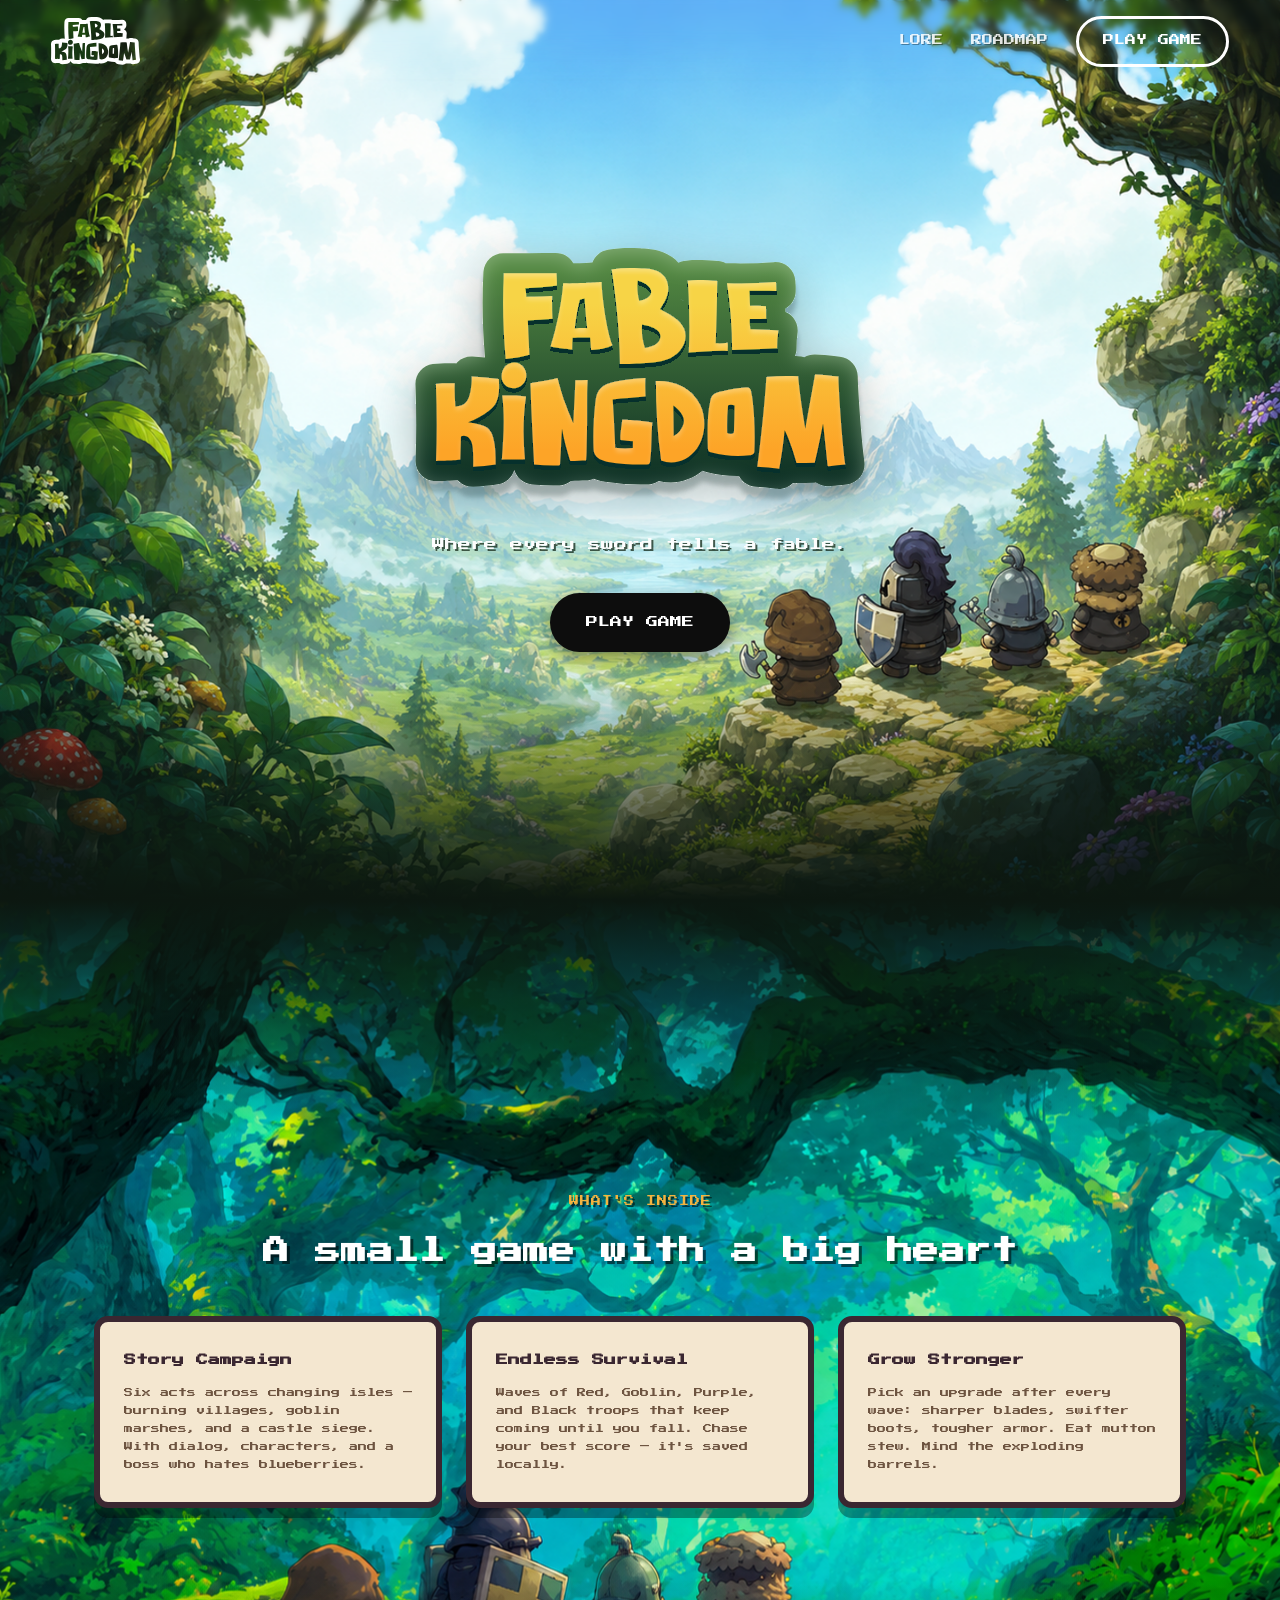
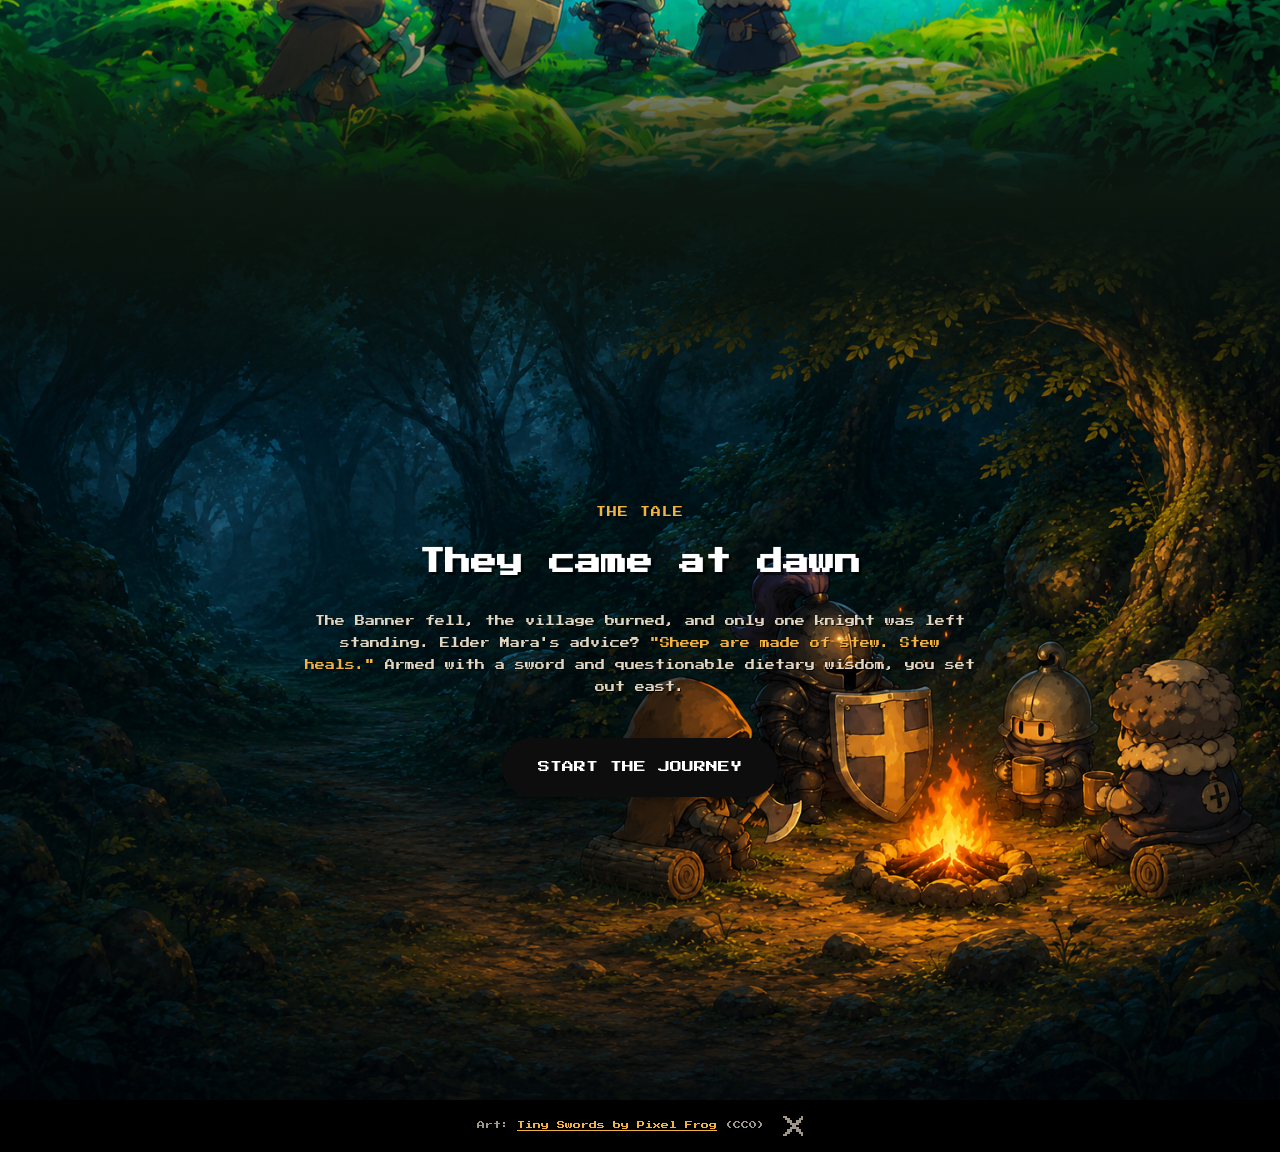
==== game/index.html @ a5c746db "Add public Roadmap page (Now / Next / Later / Exploring) Phase-based 4-column board, no dates. Token" ====
<!DOCTYPE html>
<html lang="en">
<head>
  <meta charset="UTF-8" />
  <meta name="viewport" content="width=device-width, initial-scale=1.0" />
  <title>Fable Kingdom — The Stolen Banner</title>
  <meta name="description" content="A story-driven pixel action game. Chase Captain Redmane across the isles and take back the King's Banner." />
  <link rel="preconnect" href="https://fonts.googleapis.com" />
  <link href="https://fonts.googleapis.com/css2?family=Press+Start+2P&display=swap" rel="stylesheet" />
  <link rel="stylesheet" href="landing.css" />
</head>
<body>
  <nav class="nav">
    <a href="/" class="nav-logo">
      <img src="assets/landing/logo_white.svg" alt="Fable Kingdom" />
    </a>
    <div class="nav-links">
      <a class="nav-link" href="/lore">LORE</a>
      <a class="nav-link" href="/roadmap">ROADMAP</a>
      <a class="btn-outline" href="/play">PLAY GAME</a>
    </div>
  </nav>

  <header class="hero-full">
    <div class="hero-center">
      <img class="hero-logo" src="assets/landing/logo.svg" alt="Fable Kingdom" />
      <p class="hero-tagline">Where every sword tells a fable.</p>
      <a class="btn-pill btn-big" href="/play">PLAY GAME</a>
    </div>
  </header>

  <main>
    <section class="features">
      <div class="section-inner">
        <p class="eyebrow">WHAT'S INSIDE</p>
        <h2>A small game with a big heart</h2>
        <div class="card-grid">
          <article class="card">
            <h3>Story Campaign</h3>
            <p>Six acts across changing isles — burning villages, goblin marshes, and a castle siege. With dialog, characters, and a boss who hates blueberries.</p>
          </article>
          <article class="card">
            <h3>Endless Survival</h3>
            <p>Waves of Red, Goblin, Purple, and Black troops that keep coming until you fall. Chase your best score — it's saved locally.</p>
          </article>
          <article class="card">
            <h3>Grow Stronger</h3>
            <p>Pick an upgrade after every wave: sharper blades, swifter boots, tougher armor. Eat mutton stew. Mind the exploding barrels.</p>
          </article>
        </div>
      </div>
    </section>

    <section class="story">
      <div class="section-inner story-inner">
        <p class="eyebrow">THE TALE</p>
        <h2>They came at dawn</h2>
        <p class="story-copy">
          The Banner fell, the village burned, and only one knight was left
          standing. Elder Mara's advice? <em>"Sheep are made of stew. Stew
          heals."</em> Armed with a sword and questionable dietary wisdom,
          you set out east.
        </p>
        <a class="btn-pill" href="/play">START THE JOURNEY</a>
      </div>
    </section>
  </main>

  <footer class="footer">
    <p>Art: <a href="https://pixelfrog-assets.itch.io/tiny-swords" target="_blank" rel="noopener">Tiny Swords by Pixel Frog</a> (CC0)</p>
    <a class="x-link" href="https://x.com/" target="_blank" rel="noopener" aria-label="Follow on X"><svg viewBox="0 0 9 9" width="20" height="20" fill="currentColor" shape-rendering="crispEdges" aria-hidden="true"><rect x="0" y="0" width="1" height="1"/><rect x="0" y="8" width="1" height="1"/><rect x="1" y="0" width="1" height="1"/><rect x="1" y="1" width="1" height="1"/><rect x="1" y="7" width="1" height="1"/><rect x="1" y="8" width="1" height="1"/><rect x="2" y="1" width="1" height="1"/><rect x="2" y="2" width="1" height="1"/><rect x="2" y="6" width="1" height="1"/><rect x="2" y="7" width="1" height="1"/><rect x="3" y="2" width="1" height="1"/><rect x="3" y="3" width="1" height="1"/><rect x="3" y="5" width="1" height="1"/><rect x="3" y="6" width="1" height="1"/><rect x="4" y="3" width="1" height="1"/><rect x="4" y="4" width="1" height="1"/><rect x="4" y="5" width="1" height="1"/><rect x="5" y="3" width="1" height="1"/><rect x="5" y="4" width="1" height="1"/><rect x="5" y="5" width="1" height="1"/><rect x="6" y="2" width="1" height="1"/><rect x="6" y="3" width="1" height="1"/><rect x="6" y="5" width="1" height="1"/><rect x="6" y="6" width="1" height="1"/><rect x="7" y="1" width="1" height="1"/><rect x="7" y="2" width="1" height="1"/><rect x="7" y="6" width="1" height="1"/><rect x="7" y="7" width="1" height="1"/><rect x="8" y="0" width="1" height="1"/><rect x="8" y="1" width="1" height="1"/><rect x="8" y="7" width="1" height="1"/><rect x="8" y="8" width="1" height="1"/></svg></a>
  </footer>
</body>
</html>
---- game/landing.css ----
/* Landing page — full-bleed art sections with smooth dark transitions,
   fixed glass nav, black pill CTAs, Press Start 2P throughout */

:root {
  --cream: #f4e7d0;
  --wood: #3a2731;
  --ink: #0d0d0d;
  --gold: #f3b340;
  --fade: #0c1710;          /* shared dark tone where sections blend */
  --radius: 14px;
  --font-pixel: 'Press Start 2P', 'Courier New', monospace;
}

* { margin: 0; padding: 0; box-sizing: border-box; }

html { scroll-behavior: smooth; }

body {
  background: var(--fade);
  color: var(--cream);
  font-family: var(--font-pixel);
  line-height: 1.9;
  -webkit-font-smoothing: antialiased;
}

img { display: block; max-width: 100%; }

/* ---------- Shared ---------- */

.eyebrow {
  font-size: 10px;
  letter-spacing: 1px;
  color: var(--gold);
  text-shadow: 2px 2px 0 rgba(0, 0, 0, 0.55);
  margin-bottom: 20px;
}

h2 {
  font-size: clamp(16px, 2.4vw, 26px);
  line-height: 1.6;
  color: #fff;
  text-shadow: 3px 3px 0 rgba(0, 0, 0, 0.55);
  margin-bottom: 26px;
}

.btn-pill {
  display: inline-flex;
  align-items: center;
  justify-content: center;
  font-family: var(--font-pixel);
  font-size: 12px;
  color: #fff;
  text-decoration: none;
  background: var(--ink);
  border: none;
  border-radius: 999px;
  padding: 18px 36px;
  box-shadow: 0 6px 18px rgba(0, 0, 0, 0.4);
  transition: transform 0.12s ease, box-shadow 0.12s ease;
}

.btn-pill:hover {
  transform: translateY(-2px);
  box-shadow: 0 10px 22px rgba(0, 0, 0, 0.45);
}

.btn-pill:active { transform: translateY(1px); }

/* Full-bleed sections share this base; gradients blend them into --fade
   at the top and bottom so one flows smoothly into the next */
.features,
.story,
.hero-full {
  position: relative;
  background-position: center;
  background-size: cover;
  isolation: isolate;
}

.features::before,
.story::before {
  content: '';
  position: absolute;
  inset: 0 0 auto 0;
  height: 220px;
  background: linear-gradient(to bottom, var(--fade), transparent);
  pointer-events: none;
}

.hero-full::after,
.features::after {
  content: '';
  position: absolute;
  inset: auto 0 0 0;
  height: 220px;
  background: linear-gradient(to top, var(--fade), transparent);
  pointer-events: none;
}

/* Sections 2 & 3 match the hero's full-viewport height */
.features,
.story {
  min-height: 100vh;
  display: flex;
  align-items: center;
  justify-content: center;
}

.section-inner {
  position: relative;
  z-index: 1;
  max-width: 1140px;
  margin: 0 auto;
  padding: 110px 24px;
  text-align: center;
}

/* ---------- Fixed glass nav ---------- */

.nav {
  position: fixed;
  inset: 0 0 auto 0;
  z-index: 50;
  display: flex;
  align-items: center;
  justify-content: space-between;
  padding: 16px clamp(24px, 4vw, 56px);
}

/* Progressive blur: strongest at the top edge, fading to none at the
   nav's bottom. Two masked backdrop layers approximate the gradient. */
.nav::before,
.nav::after {
  content: '';
  position: absolute;
  inset: 0;
  z-index: -1;
  pointer-events: none;
}

.nav::before {
  backdrop-filter: blur(4px);
  -webkit-backdrop-filter: blur(4px);
  mask-image: linear-gradient(to bottom, black 0%, transparent 75%);
  -webkit-mask-image: linear-gradient(to bottom, black 0%, transparent 75%);
}

.nav::after {
  backdrop-filter: blur(2px);
  -webkit-backdrop-filter: blur(2px);
  mask-image: linear-gradient(to bottom, black 35%, transparent 100%);
  -webkit-mask-image: linear-gradient(to bottom, black 35%, transparent 100%);
}

.nav-logo img { height: 48px; }

.btn-outline {
  font-family: var(--font-pixel);
  font-size: 11px;
  color: #fff;
  text-decoration: none;
  border: 3px solid #fff;
  border-radius: 999px;
  padding: 12px 24px;
  transition: background 0.12s, color 0.12s;
}

.btn-outline:hover {
  background: #fff;
  color: var(--ink);
}

.nav-links {
  display: flex;
  align-items: center;
  gap: 28px;
}

.nav-link {
  font-family: var(--font-pixel);
  font-size: 11px;
  color: #fff;
  text-decoration: none;
  text-shadow: 1px 1px 0 rgba(0, 0, 0, 0.4);
  opacity: 0.85;
  transition: opacity 0.12s;
}

.nav-link:hover { opacity: 1; }

/* ---------- Hero ---------- */

.hero-full {
  min-height: 100vh;
  background-image: url('assets/landing/hero.png');
  display: flex;
  flex-direction: column;
}

.hero-center {
  flex: 1;
  display: flex;
  flex-direction: column;
  align-items: center;
  justify-content: center;
  text-align: center;
  padding: 90px 24px 10vh;
  position: relative;
  z-index: 1;
}

.hero-logo {
  width: clamp(300px, 36vw, 520px);
  filter: drop-shadow(0 12px 24px rgba(0, 0, 0, 0.25));
  margin-bottom: 28px;
}

.hero-tagline {
  font-size: clamp(10px, 1.3vw, 13px);
  color: #fff;
  text-shadow: 2px 2px 0 rgba(20, 40, 24, 0.75);
  margin-bottom: 36px;
}

/* ---------- Features ---------- */

.features {
  background-image: url('assets/landing/forest.png');
}

.card-grid {
  display: grid;
  grid-template-columns: repeat(3, 1fr);
  gap: 24px;
  margin-top: 44px;
  text-align: left;
}

.card {
  background: var(--cream);
  border: 6px solid var(--wood);
  border-radius: var(--radius);
  box-shadow: 0 10px 0 rgba(0, 0, 0, 0.35);
  padding: 28px 24px;
}

.card h3 {
  font-size: 12px;
  line-height: 1.7;
  color: var(--wood);
  margin-bottom: 14px;
}

.card p {
  font-size: 9px;
  line-height: 2;
  color: #6d5440;
}

/* ---------- Story ---------- */

.story {
  background-image: url('assets/landing/camp.png');
}

.story-inner {
  max-width: 720px;
}

.story-copy {
  font-size: 10px;
  line-height: 2.2;
  color: rgba(244, 231, 208, 0.92);
  text-shadow: 1px 1px 0 rgba(0, 0, 0, 0.7);
  margin-bottom: 40px;
}

.story-copy em {
  font-style: normal;
  color: var(--gold);
}

/* ---------- Footer ---------- */

.footer {
  background: #000;
  padding: 16px 24px;
  display: flex;
  align-items: center;
  justify-content: center;
  gap: 18px;
  font-size: 8px;
  color: rgba(244, 231, 208, 0.65);
}

.footer a { color: var(--gold); }

.footer .x-link {
  display: inline-flex;
  color: rgba(244, 231, 208, 0.65);
  transition: color 0.12s;
}

.footer .x-link:hover { color: #fff; }

/* ---------- Lore page ---------- */

.lore-hero {
  position: relative;
  min-height: 100vh;
  background: url('assets/landing/hero.png') center / cover no-repeat;
  display: flex;
  align-items: center;
  justify-content: center;
  isolation: isolate;
}

.lore-hero::before {
  content: '';
  position: absolute;
  inset: 0;
  background: linear-gradient(to bottom, rgba(12, 23, 16, 0.55) 0%, rgba(12, 23, 16, 0.35) 40%, var(--fade) 100%);
  z-index: 0;
  pointer-events: none;
}

.lore-hero-content {
  position: relative;
  z-index: 1;
  max-width: 760px;
  padding: 130px 24px 60px;
  text-align: center;
}

.lore-hero h1 {
  font-family: var(--font-pixel);
  font-size: clamp(16px, 2.6vw, 28px);
  line-height: 1.7;
  color: #fff;
  text-shadow: 3px 3px 0 rgba(0, 0, 0, 0.6);
  margin-bottom: 32px;
}

.lore-intro {
  font-size: 11px;
  line-height: 2.2;
  color: rgba(244, 231, 208, 0.92);
  text-shadow: 1px 1px 0 rgba(0, 0, 0, 0.7);
  margin-bottom: 18px;
}

.lore-intro-soft {
  font-size: 10px;
  color: var(--gold);
  letter-spacing: 1px;
}

.lore-lands,
.lore-factions,
.lore-people,
.lore-cta {
  background: var(--fade);
  position: relative;
  isolation: isolate;
}

.lore-factions {
  background: url('assets/landing/forest.png') center / cover no-repeat var(--fade);
}

.lore-factions::before {
  content: '';
  position: absolute;
  inset: 0;
  background: linear-gradient(to bottom, var(--fade) 0%, rgba(12, 23, 16, 0.78) 30%, rgba(12, 23, 16, 0.78) 70%, var(--fade) 100%);
  z-index: 0;
  pointer-events: none;
}

.lore-factions .section-inner { z-index: 1; }

/* The Lands — single column, narrative entries */
.land-list {
  display: flex;
  flex-direction: column;
  gap: 18px;
  max-width: 720px;
  margin: 44px auto 0;
  text-align: left;
}

.land {
  background: var(--cream);
  border: 6px solid var(--wood);
  border-radius: var(--radius);
  box-shadow: 0 8px 0 rgba(0, 0, 0, 0.35);
  padding: 22px 28px;
}

.land h3 {
  font-family: var(--font-pixel);
  font-size: 13px;
  color: var(--wood);
  margin-bottom: 12px;
}

.land p {
  font-size: 10px;
  line-height: 2;
  color: var(--ink-soft, #6d5440);
}

/* Factions — pixel sprite + text card. 6-col grid lets us center the bottom row of 2 cards under the row of 3. */
.faction-grid {
  display: grid;
  grid-template-columns: repeat(6, 1fr);
  gap: 22px;
  margin: 44px auto 0;
  max-width: 1000px;
  text-align: left;
}

.faction-card { grid-column: span 2; }
.faction-card:nth-child(4) { grid-column: 2 / span 2; }
.faction-card:nth-child(5) { grid-column: 4 / span 2; }

.faction-card {
  background: var(--cream);
  border: 6px solid var(--wood);
  border-radius: var(--radius);
  box-shadow: 0 10px 0 rgba(0, 0, 0, 0.35);
  padding: 26px 22px;
  display: flex;
  flex-direction: column;
  align-items: center;
  text-align: center;
}

/* Show the first 192x192 frame natively — sprite sheets stored as <img> use object-fit */
.faction-img {
  width: 144px;
  height: 144px;
  object-fit: contain;
  image-rendering: pixelated;
  margin-bottom: 6px;
}

.faction-card h3 {
  font-family: var(--font-pixel);
  font-size: 12px;
  color: var(--wood);
  margin: 4px 0 14px;
  line-height: 1.7;
}

.faction-card p {
  font-size: 9px;
  line-height: 2;
  color: var(--ink-soft, #6d5440);
}

.faction-card.faction-red    { box-shadow: 0 10px 0 rgba(120, 30, 30, 0.45); }
.faction-card.faction-purple { box-shadow: 0 10px 0 rgba(60, 30, 110, 0.45); }
.faction-card.faction-black  { box-shadow: 0 10px 0 rgba(20, 20, 30, 0.55); }
.faction-card.faction-goblin { box-shadow: 0 10px 0 rgba(80, 60, 30, 0.45); }

/* The People — avatar-led cards */
.people-grid {
  display: grid;
  grid-template-columns: repeat(auto-fit, minmax(240px, 1fr));
  gap: 22px;
  margin-top: 44px;
  text-align: left;
}

.person-card {
  background: var(--cream);
  border: 6px solid var(--wood);
  border-radius: var(--radius);
  box-shadow: 0 10px 0 rgba(0, 0, 0, 0.35);
  padding: 24px 22px 26px;
  text-align: center;
}

.person-avatar {
  width: 128px;
  height: 128px;
  image-rendering: pixelated;
  margin: 0 auto 14px;
  filter: drop-shadow(0 6px 0 rgba(0, 0, 0, 0.25));
}

.person-card h3 {
  font-family: var(--font-pixel);
  font-size: 12px;
  color: var(--wood);
  margin-bottom: 8px;
}

.person-tag {
  font-family: var(--font-pixel);
  font-size: 8px;
  color: var(--gold);
  text-shadow: 1px 1px 0 rgba(0, 0, 0, 0.2);
  margin-bottom: 14px;
}

.person-card p:not(.person-tag) {
  font-size: 9px;
  line-height: 2;
  color: var(--ink-soft, #6d5440);
  text-align: left;
}

/* Final CTA */
.lore-cta {
  text-align: center;
}

.lore-cta .section-inner {
  padding: 130px 24px;
}

.lore-cta h2 {
  margin-bottom: 18px;
}

.lore-cta .lore-intro {
  max-width: 520px;
  margin: 0 auto 36px;
}

/* ---------- Roadmap page ---------- */

.roadmap-hero {
  position: relative;
  background: url('assets/landing/camp.png') center / cover no-repeat var(--fade);
  isolation: isolate;
}

.roadmap-hero::before {
  content: '';
  position: absolute;
  inset: 0;
  background: linear-gradient(to bottom, rgba(12, 23, 16, 0.6) 0%, rgba(12, 23, 16, 0.45) 45%, var(--fade) 100%);
  z-index: 0;
  pointer-events: none;
}

.roadmap-hero-content {
  position: relative;
  z-index: 1;
  max-width: 760px;
  margin: 0 auto;
  padding: 160px 24px 90px;
  text-align: center;
}

.roadmap-hero h1 {
  font-family: var(--font-pixel);
  font-size: clamp(18px, 3vw, 30px);
  line-height: 1.7;
  color: #fff;
  text-shadow: 3px 3px 0 rgba(0, 0, 0, 0.6);
  margin-bottom: 28px;
}

.roadmap-intro {
  font-size: 11px;
  line-height: 2.2;
  color: rgba(244, 231, 208, 0.92);
  text-shadow: 1px 1px 0 rgba(0, 0, 0, 0.7);
}

.hl-now  { color: #7fd17f; }
.hl-next { color: #6fb7ec; }

.roadmap-board {
  background: var(--fade);
  padding: 20px 0 40px;
}

.board-grid {
  display: grid;
  grid-template-columns: repeat(4, 1fr);
  gap: 20px;
  max-width: 1200px;
  margin: 0 auto;
  padding: 0 24px;
  align-items: start;
}

.phase {
  background: var(--cream);
  border: 6px solid var(--wood);
  border-radius: var(--radius);
  box-shadow: 0 10px 0 rgba(0, 0, 0, 0.35);
  padding: 24px 20px;
}

.phase-head {
  display: flex;
  align-items: center;
  flex-wrap: wrap;
  gap: 8px 10px;
  margin-bottom: 20px;
  padding-bottom: 16px;
  border-bottom: 3px solid rgba(58, 39, 49, 0.15);
}

.phase-dot {
  width: 14px;
  height: 14px;
  border-radius: 50%;
  border: 3px solid var(--wood);
  flex-shrink: 0;
}

.phase-head h2 {
  font-family: var(--font-pixel);
  font-size: 15px;
  color: var(--wood);
  text-shadow: none;
  margin: 0;
}

.phase-sub {
  width: 100%;
  font-family: var(--font-pixel);
  font-size: 8px;
  color: #9b7e63;
}

.phase-items {
  list-style: none;
  display: flex;
  flex-direction: column;
  gap: 16px;
}

.phase-items li {
  font-family: var(--font-pixel);
  font-size: 9px;
  line-height: 1.9;
  color: var(--ink-soft, #6d5440);
  padding-left: 16px;
  position: relative;
}

.phase-items li::before {
  content: '';
  position: absolute;
  left: 0;
  top: 5px;
  width: 6px;
  height: 6px;
  border-radius: 2px;
  background: var(--wood);
}

.phase-items li strong { color: var(--wood); }

.phase-note {
  display: block;
  margin-top: 8px;
  font-size: 8px;
  line-height: 1.9;
  color: #a3733b;
  padding: 8px 10px;
  background: rgba(243, 179, 64, 0.16);
  border-left: 3px solid var(--gold);
  border-radius: 4px;
}

/* Phase accent colors */
.phase-now  .phase-dot { background: #5bbf5b; }
.phase-next .phase-dot { background: var(--blue); }
.phase-later .phase-dot { background: #a07bd6; }
.phase-exploring .phase-dot { background: #b8ad9c; }

.phase-exploring { opacity: 0.92; }

.roadmap-cta {
  background: var(--fade);
  text-align: center;
}

.roadmap-cta .section-inner {
  padding: 110px 24px 130px;
}

.roadmap-cta h2 { margin-bottom: 18px; }

.roadmap-cta .roadmap-intro {
  max-width: 520px;
  margin: 0 auto 36px;
}

/* ---------- Responsive ---------- */

@media (max-width: 1040px) {
  .board-grid { grid-template-columns: repeat(2, 1fr); }
}

@media (max-width: 860px) {
  .card-grid { grid-template-columns: 1fr; }
  .section-inner { padding: 110px 24px; }
  .nav-logo img { height: 38px; }
  .nav-links { gap: 18px; }
  .faction-grid { grid-template-columns: 1fr; }
  .people-grid { grid-template-columns: 1fr; }
}

@media (max-width: 560px) {
  .board-grid { grid-template-columns: 1fr; }
}
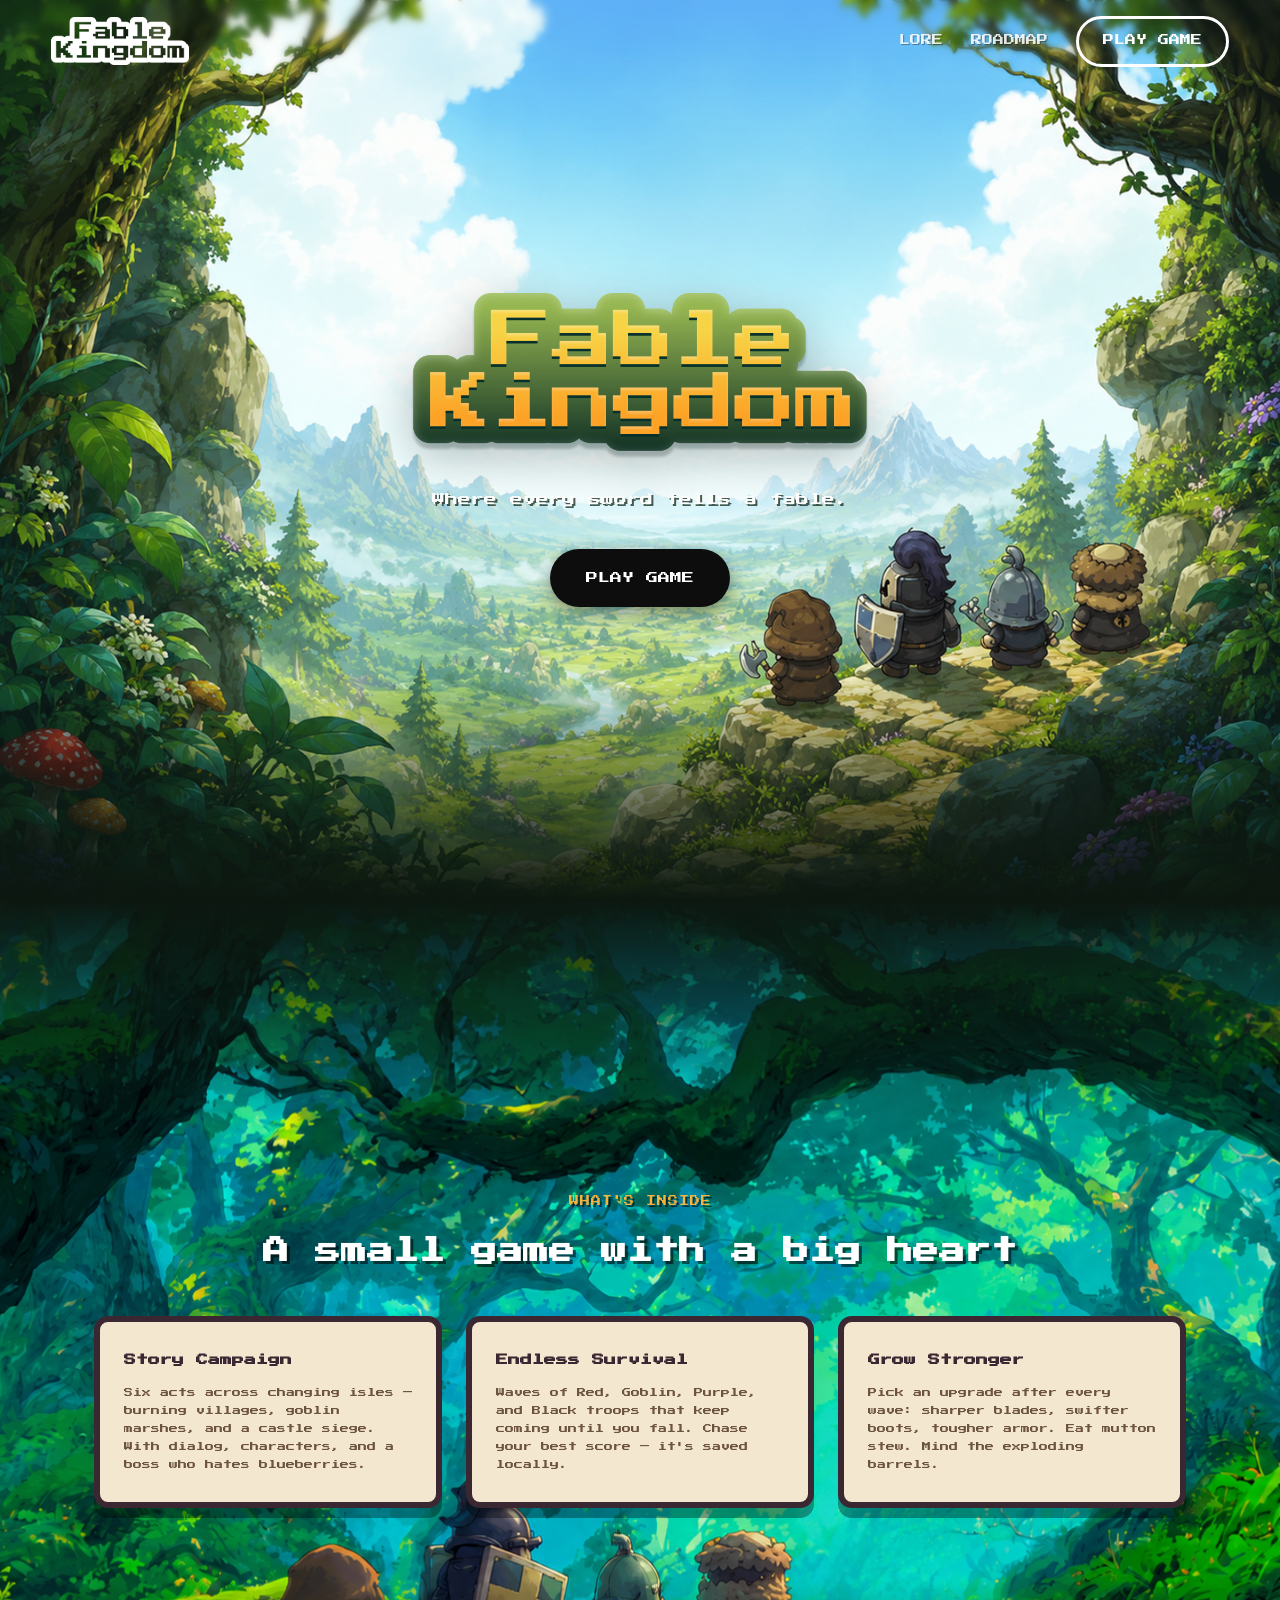
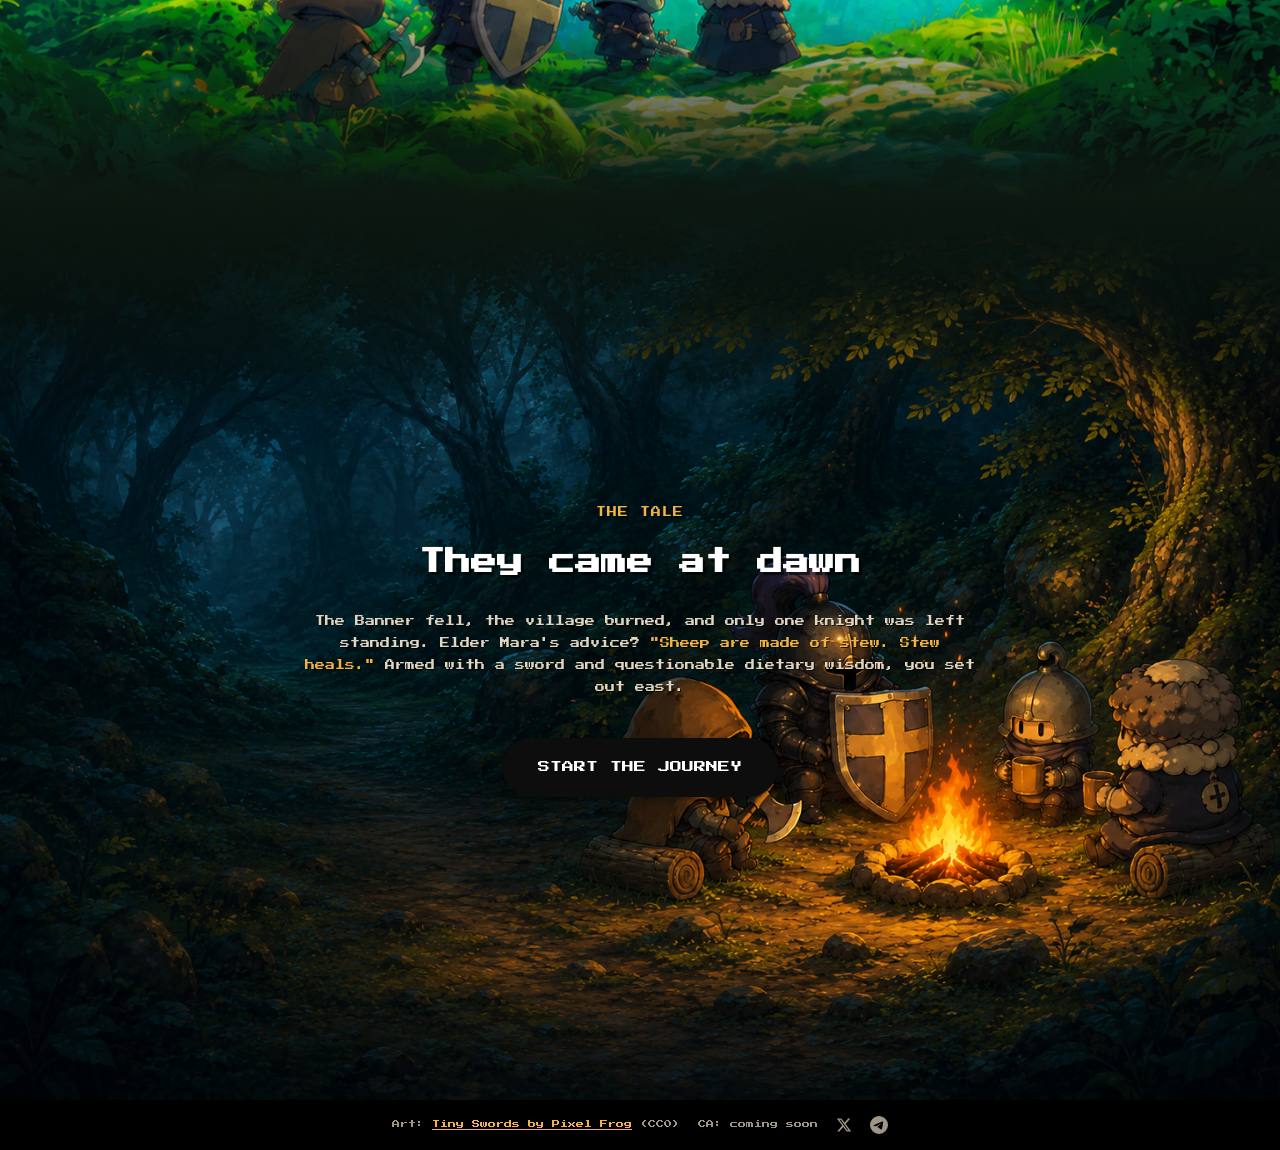
==== commit 0c36b107: "Add $FKM branding, new logo, and Season 0 marker - Swap nav/hero logo to new Fable Kingdom PNG art (" ====
--- a/game/index.html
+++ b/game/index.html
@@ -3,8 +3,8 @@
 <head>
   <meta charset="UTF-8" />
   <meta name="viewport" content="width=device-width, initial-scale=1.0" />
-  <title>Fable Kingdom — The Stolen Banner</title>
-  <meta name="description" content="A story-driven pixel action game. Chase Captain Redmane across the isles and take back the King's Banner." />
+  <title>Fable Kingdom — A tiny medieval world</title>
+  <meta name="description" content="Fable Kingdom is a tiny medieval world you can play free — built in the open, fueled by its community." />
   <link rel="preconnect" href="https://fonts.googleapis.com" />
   <link href="https://fonts.googleapis.com/css2?family=Press+Start+2P&display=swap" rel="stylesheet" />
   <link rel="stylesheet" href="landing.css" />
@@ -12,7 +12,7 @@
 <body>
   <nav class="nav">
     <a href="/" class="nav-logo">
-      <img src="assets/landing/logo_white.svg" alt="Fable Kingdom" />
+      <img src="assets/landing/logo_white.png" alt="Fable Kingdom" />
     </a>
     <div class="nav-links">
       <a class="nav-link" href="/lore">LORE</a>
@@ -23,7 +23,7 @@
 
   <header class="hero-full">
     <div class="hero-center">
-      <img class="hero-logo" src="assets/landing/logo.svg" alt="Fable Kingdom" />
+      <img class="hero-logo" src="assets/landing/logo.png" alt="Fable Kingdom" />
       <p class="hero-tagline">Where every sword tells a fable.</p>
       <a class="btn-pill btn-big" href="/play">PLAY GAME</a>
     </div>
@@ -68,7 +68,9 @@
 
   <footer class="footer">
     <p>Art: <a href="https://pixelfrog-assets.itch.io/tiny-swords" target="_blank" rel="noopener">Tiny Swords by Pixel Frog</a> (CC0)</p>
-    <a class="x-link" href="https://x.com/" target="_blank" rel="noopener" aria-label="Follow on X"><svg viewBox="0 0 9 9" width="20" height="20" fill="currentColor" shape-rendering="crispEdges" aria-hidden="true"><rect x="0" y="0" width="1" height="1"/><rect x="0" y="8" width="1" height="1"/><rect x="1" y="0" width="1" height="1"/><rect x="1" y="1" width="1" height="1"/><rect x="1" y="7" width="1" height="1"/><rect x="1" y="8" width="1" height="1"/><rect x="2" y="1" width="1" height="1"/><rect x="2" y="2" width="1" height="1"/><rect x="2" y="6" width="1" height="1"/><rect x="2" y="7" width="1" height="1"/><rect x="3" y="2" width="1" height="1"/><rect x="3" y="3" width="1" height="1"/><rect x="3" y="5" width="1" height="1"/><rect x="3" y="6" width="1" height="1"/><rect x="4" y="3" width="1" height="1"/><rect x="4" y="4" width="1" height="1"/><rect x="4" y="5" width="1" height="1"/><rect x="5" y="3" width="1" height="1"/><rect x="5" y="4" width="1" height="1"/><rect x="5" y="5" width="1" height="1"/><rect x="6" y="2" width="1" height="1"/><rect x="6" y="3" width="1" height="1"/><rect x="6" y="5" width="1" height="1"/><rect x="6" y="6" width="1" height="1"/><rect x="7" y="1" width="1" height="1"/><rect x="7" y="2" width="1" height="1"/><rect x="7" y="6" width="1" height="1"/><rect x="7" y="7" width="1" height="1"/><rect x="8" y="0" width="1" height="1"/><rect x="8" y="1" width="1" height="1"/><rect x="8" y="7" width="1" height="1"/><rect x="8" y="8" width="1" height="1"/></svg></a>
+    <p class="ca-line">CA: coming soon</p>
+    <a class="x-link" href="https://x.com/fablekingdom_" target="_blank" rel="noopener" aria-label="Follow on X"><svg viewBox="0 0 24 24" width="16" height="16" fill="currentColor" aria-hidden="true"><path d="M18.244 2.25h3.308l-7.227 8.26 8.502 11.24H16.17l-5.214-6.817L4.99 21.75H1.68l7.73-8.835L1.254 2.25H8.08l4.713 6.231zm-1.161 17.52h1.833L7.084 4.126H5.117z"/></svg></a>
+    <a class="tg-link" href="https://t.me/fable_kingdom" target="_blank" rel="noopener" aria-label="Join on Telegram"><svg viewBox="0 0 24 24" width="18" height="18" fill="currentColor" aria-hidden="true"><path d="M11.944 0A12 12 0 0 0 0 12a12 12 0 0 0 12 12 12 12 0 0 0 12-12A12 12 0 0 0 12 0a12 12 0 0 0-.056 0zm4.962 7.224c.1-.002.321.023.465.14a.506.506 0 0 1 .171.325c.016.093.036.306.02.472-.18 1.898-.962 6.502-1.36 8.627-.168.9-.499 1.201-.82 1.23-.696.065-1.225-.46-1.9-.902-1.056-.693-1.653-1.124-2.678-1.8-1.185-.78-.417-1.21.258-1.91.177-.184 3.247-2.977 3.307-3.23.007-.032.014-.15-.056-.212s-.174-.041-.249-.024c-.106.024-1.793 1.14-5.061 3.345-.48.33-.913.49-1.302.48-.428-.008-1.252-.241-1.865-.44-.752-.245-1.349-.374-1.297-.789.027-.216.325-.437.893-.663 3.498-1.524 5.83-2.529 6.998-3.014 3.332-1.386 4.025-1.627 4.476-1.635z"/></svg></a>
   </footer>
 </body>
 </html>
--- a/game/landing.css
+++ b/game/landing.css
@@ -295,13 +295,17 @@
 
 .footer a { color: var(--gold); }
 
-.footer .x-link {
+.footer .x-link,
+.footer .tg-link {
   display: inline-flex;
   color: rgba(244, 231, 208, 0.65);
   transition: color 0.12s;
 }
 
-.footer .x-link:hover { color: #fff; }
+.footer .x-link:hover,
+.footer .tg-link:hover { color: #fff; }
+
+.footer .ca-line { color: rgba(244, 231, 208, 0.65); }
 
 /* ---------- Lore page ---------- */
 
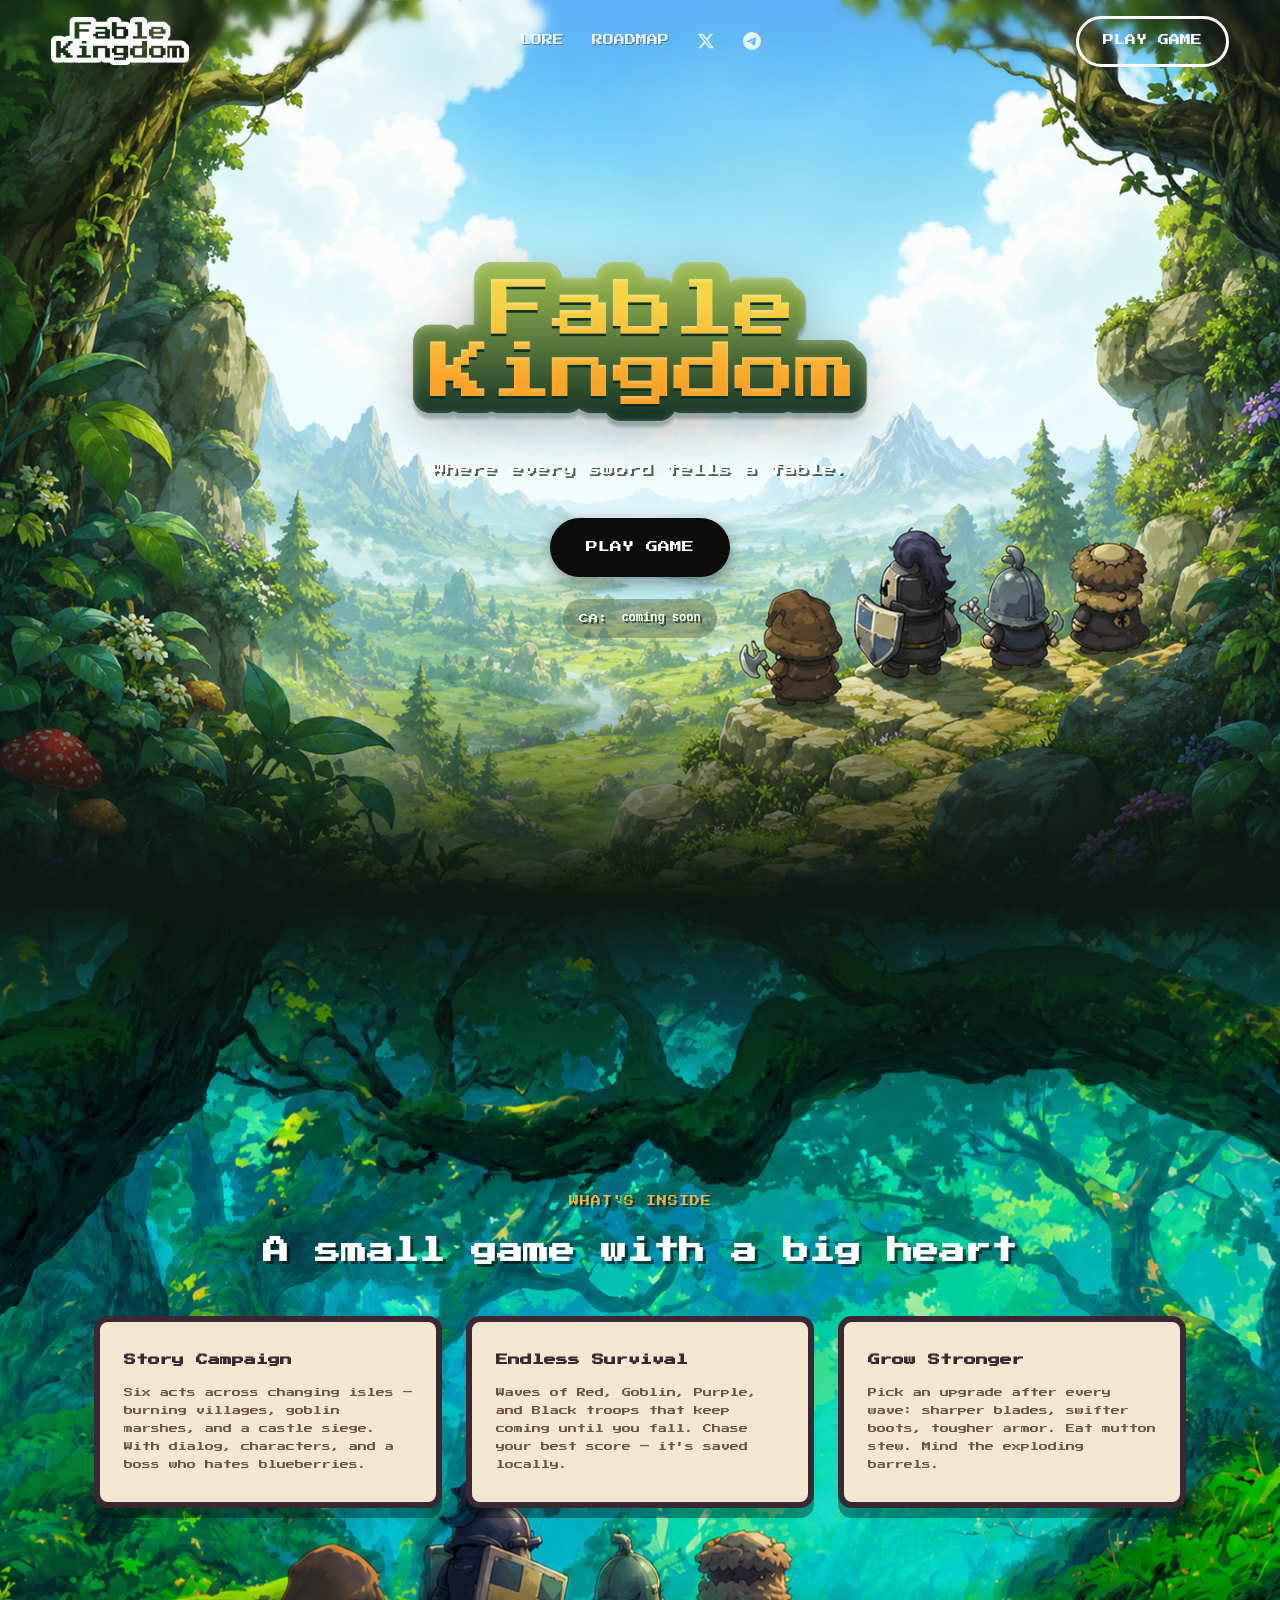
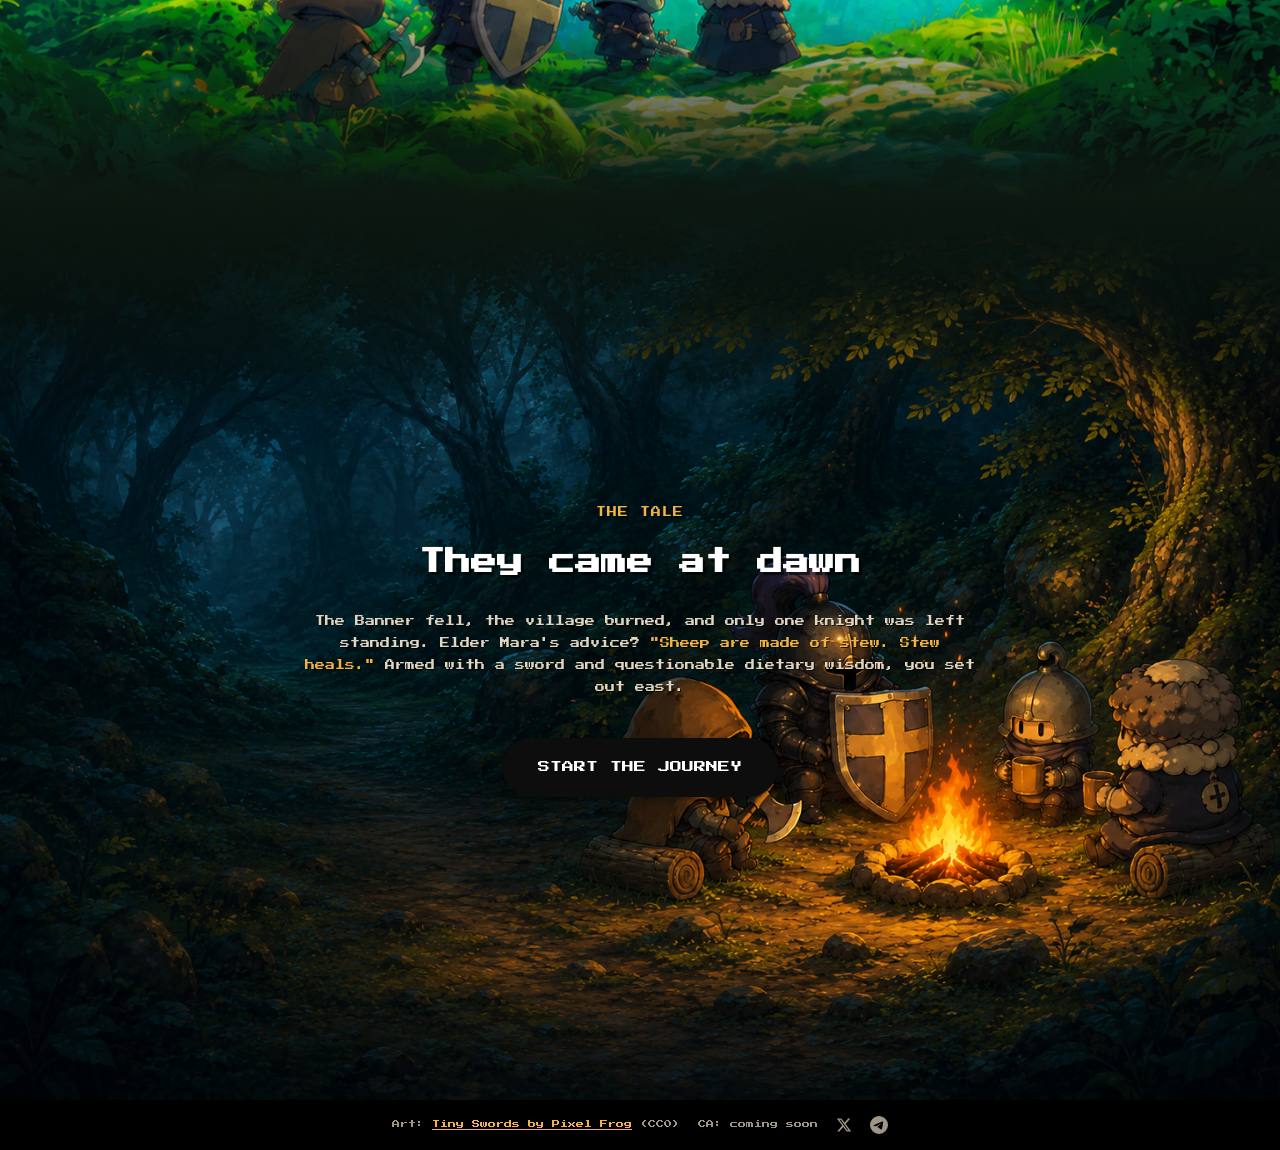
==== commit bb8c8c95: "Add nav socials, CA chip, Season 0 badge, and mode picker fix - Nav: X and Telegram icons, 3-column " ====
--- a/game/index.html
+++ b/game/index.html
@@ -3,6 +3,7 @@
 <head>
   <meta charset="UTF-8" />
   <meta name="viewport" content="width=device-width, initial-scale=1.0" />
+  <link rel="icon" type="image/png" href="/favicon.png" />
   <title>Fable Kingdom — A tiny medieval world</title>
   <meta name="description" content="Fable Kingdom is a tiny medieval world you can play free — built in the open, fueled by its community." />
   <link rel="preconnect" href="https://fonts.googleapis.com" />
@@ -17,8 +18,10 @@
     <div class="nav-links">
       <a class="nav-link" href="/lore">LORE</a>
       <a class="nav-link" href="/roadmap">ROADMAP</a>
-      <a class="btn-outline" href="/play">PLAY GAME</a>
+      <a class="nav-social" href="https://x.com/fablekingdom_" target="_blank" rel="noopener" aria-label="Follow on X"><svg viewBox="0 0 24 24" fill="currentColor" aria-hidden="true"><path d="M18.244 2.25h3.308l-7.227 8.26 8.502 11.24H16.17l-5.214-6.817L4.99 21.75H1.68l7.73-8.835L1.254 2.25H8.08l4.713 6.231zm-1.161 17.52h1.833L7.084 4.126H5.117z"/></svg></a>
+      <a class="nav-social" href="https://t.me/fable_kingdom" target="_blank" rel="noopener" aria-label="Join on Telegram"><svg viewBox="0 0 24 24" fill="currentColor" aria-hidden="true"><path d="M11.944 0A12 12 0 0 0 0 12a12 12 0 0 0 12 12 12 12 0 0 0 12-12A12 12 0 0 0 12 0a12 12 0 0 0-.056 0zm4.962 7.224c.1-.002.321.023.465.14a.506.506 0 0 1 .171.325c.016.093.036.306.02.472-.18 1.898-.962 6.502-1.36 8.627-.168.9-.499 1.201-.82 1.23-.696.065-1.225-.46-1.9-.902-1.056-.693-1.653-1.124-2.678-1.8-1.185-.78-.417-1.21.258-1.91.177-.184 3.247-2.977 3.307-3.23.007-.032.014-.15-.056-.212s-.174-.041-.249-.024c-.106.024-1.793 1.14-5.061 3.345-.48.33-.913.49-1.302.48-.428-.008-1.252-.241-1.865-.44-.752-.245-1.349-.374-1.297-.789.027-.216.325-.437.893-.663 3.498-1.524 5.83-2.529 6.998-3.014 3.332-1.386 4.025-1.627 4.476-1.635z"/></svg></a>
     </div>
+    <a class="btn-outline" href="/play">PLAY GAME</a>
   </nav>
 
   <header class="hero-full">
@@ -26,6 +29,11 @@
       <img class="hero-logo" src="assets/landing/logo.png" alt="Fable Kingdom" />
       <p class="hero-tagline">Where every sword tells a fable.</p>
       <a class="btn-pill btn-big" href="/play">PLAY GAME</a>
+      <!-- To go live: set data-ca on #ca-address to the Solana mint address. -->
+      <div class="hero-ca">
+        <span class="hero-ca-label">CA:</span>
+        <code id="ca-address" class="hero-ca-value" data-ca="">coming soon</code>
+      </div>
     </div>
   </header>
 
@@ -72,5 +80,28 @@
     <a class="x-link" href="https://x.com/fablekingdom_" target="_blank" rel="noopener" aria-label="Follow on X"><svg viewBox="0 0 24 24" width="16" height="16" fill="currentColor" aria-hidden="true"><path d="M18.244 2.25h3.308l-7.227 8.26 8.502 11.24H16.17l-5.214-6.817L4.99 21.75H1.68l7.73-8.835L1.254 2.25H8.08l4.713 6.231zm-1.161 17.52h1.833L7.084 4.126H5.117z"/></svg></a>
     <a class="tg-link" href="https://t.me/fable_kingdom" target="_blank" rel="noopener" aria-label="Join on Telegram"><svg viewBox="0 0 24 24" width="18" height="18" fill="currentColor" aria-hidden="true"><path d="M11.944 0A12 12 0 0 0 0 12a12 12 0 0 0 12 12 12 12 0 0 0 12-12A12 12 0 0 0 12 0a12 12 0 0 0-.056 0zm4.962 7.224c.1-.002.321.023.465.14a.506.506 0 0 1 .171.325c.016.093.036.306.02.472-.18 1.898-.962 6.502-1.36 8.627-.168.9-.499 1.201-.82 1.23-.696.065-1.225-.46-1.9-.902-1.056-.693-1.653-1.124-2.678-1.8-1.185-.78-.417-1.21.258-1.91.177-.184 3.247-2.977 3.307-3.23.007-.032.014-.15-.056-.212s-.174-.041-.249-.024c-.106.024-1.793 1.14-5.061 3.345-.48.33-.913.49-1.302.48-.428-.008-1.252-.241-1.865-.44-.752-.245-1.349-.374-1.297-.789.027-.216.325-.437.893-.663 3.498-1.524 5.83-2.529 6.998-3.014 3.332-1.386 4.025-1.627 4.476-1.635z"/></svg></a>
   </footer>
+
+  <script>
+    // Hero contract-address chip: stays "coming soon" until data-ca is filled.
+    // To launch the token, set data-ca on #ca-address to the Solana mint address.
+    // Once live, clicking the address copies it to the clipboard.
+    (function () {
+      var el = document.getElementById('ca-address');
+      if (!el) return;
+      var ca = (el.getAttribute('data-ca') || '').trim();
+      if (!ca) return;
+
+      el.textContent = ca;
+      el.classList.add('is-live');
+      el.title = 'Click to copy';
+      el.addEventListener('click', function () {
+        navigator.clipboard.writeText(ca).then(function () {
+          var prev = el.textContent;
+          el.textContent = 'COPIED';
+          setTimeout(function () { el.textContent = prev; }, 1200);
+        });
+      });
+    })();
+  </script>
 </body>
 </html>
--- a/game/landing.css
+++ b/game/landing.css
@@ -121,11 +121,14 @@
   position: fixed;
   inset: 0 0 auto 0;
   z-index: 50;
-  display: flex;
-  align-items: center;
-  justify-content: space-between;
+  display: grid;
+  grid-template-columns: 1fr auto 1fr;
+  align-items: center;
   padding: 16px clamp(24px, 4vw, 56px);
 }
+
+.nav-logo { justify-self: start; }
+.nav > .btn-outline { justify-self: end; }
 
 /* Progressive blur: strongest at the top edge, fading to none at the
    nav's bottom. Two masked backdrop layers approximate the gradient. */
@@ -139,8 +142,8 @@
 }
 
 .nav::before {
-  backdrop-filter: blur(4px);
-  -webkit-backdrop-filter: blur(4px);
+  backdrop-filter: blur(6px);
+  -webkit-backdrop-filter: blur(6px);
   mask-image: linear-gradient(to bottom, black 0%, transparent 75%);
   -webkit-mask-image: linear-gradient(to bottom, black 0%, transparent 75%);
 }
@@ -173,6 +176,7 @@
 .nav-links {
   display: flex;
   align-items: center;
+  justify-self: center;
   gap: 28px;
 }
 
@@ -188,6 +192,22 @@
 
 .nav-link:hover { opacity: 1; }
 
+.nav-social {
+  display: inline-flex;
+  align-items: center;
+  color: #fff;
+  opacity: 0.85;
+  text-shadow: 1px 1px 0 rgba(0, 0, 0, 0.4);
+  transition: opacity 0.12s;
+}
+
+.nav-social:hover { opacity: 1; }
+
+.nav-social svg {
+  width: 18px;
+  height: 18px;
+}
+
 /* ---------- Hero ---------- */
 
 .hero-full {
@@ -221,6 +241,38 @@
   text-shadow: 2px 2px 0 rgba(20, 40, 24, 0.75);
   margin-bottom: 36px;
 }
+
+/* Glassy contract-address chip under the PLAY button */
+.hero-ca {
+  display: inline-flex;
+  align-items: center;
+  gap: 12px;
+  margin-top: 22px;
+  padding: 8px 16px;
+  border-radius: 999px;
+  background: rgb(0 0 0 / 23%);
+  backdrop-filter: blur(41px);
+  -webkit-backdrop-filter: blur(41px);
+}
+
+.hero-ca-label {
+  font-family: var(--font-pixel);
+  font-size: 9px;
+  letter-spacing: 1px;
+  color: #fff;
+  text-shadow: 2px 2px 0 rgba(20, 40, 24, 0.75);
+}
+
+.hero-ca-value {
+  font-family: 'Courier New', monospace;
+  font-size: 12px;
+  font-weight: bold;
+  color: #fff;
+  text-shadow: 2px 2px 0 rgba(20, 40, 24, 0.75);
+  word-break: break-all;
+}
+
+.hero-ca-value.is-live { cursor: pointer; }
 
 /* ---------- Features ---------- */
 
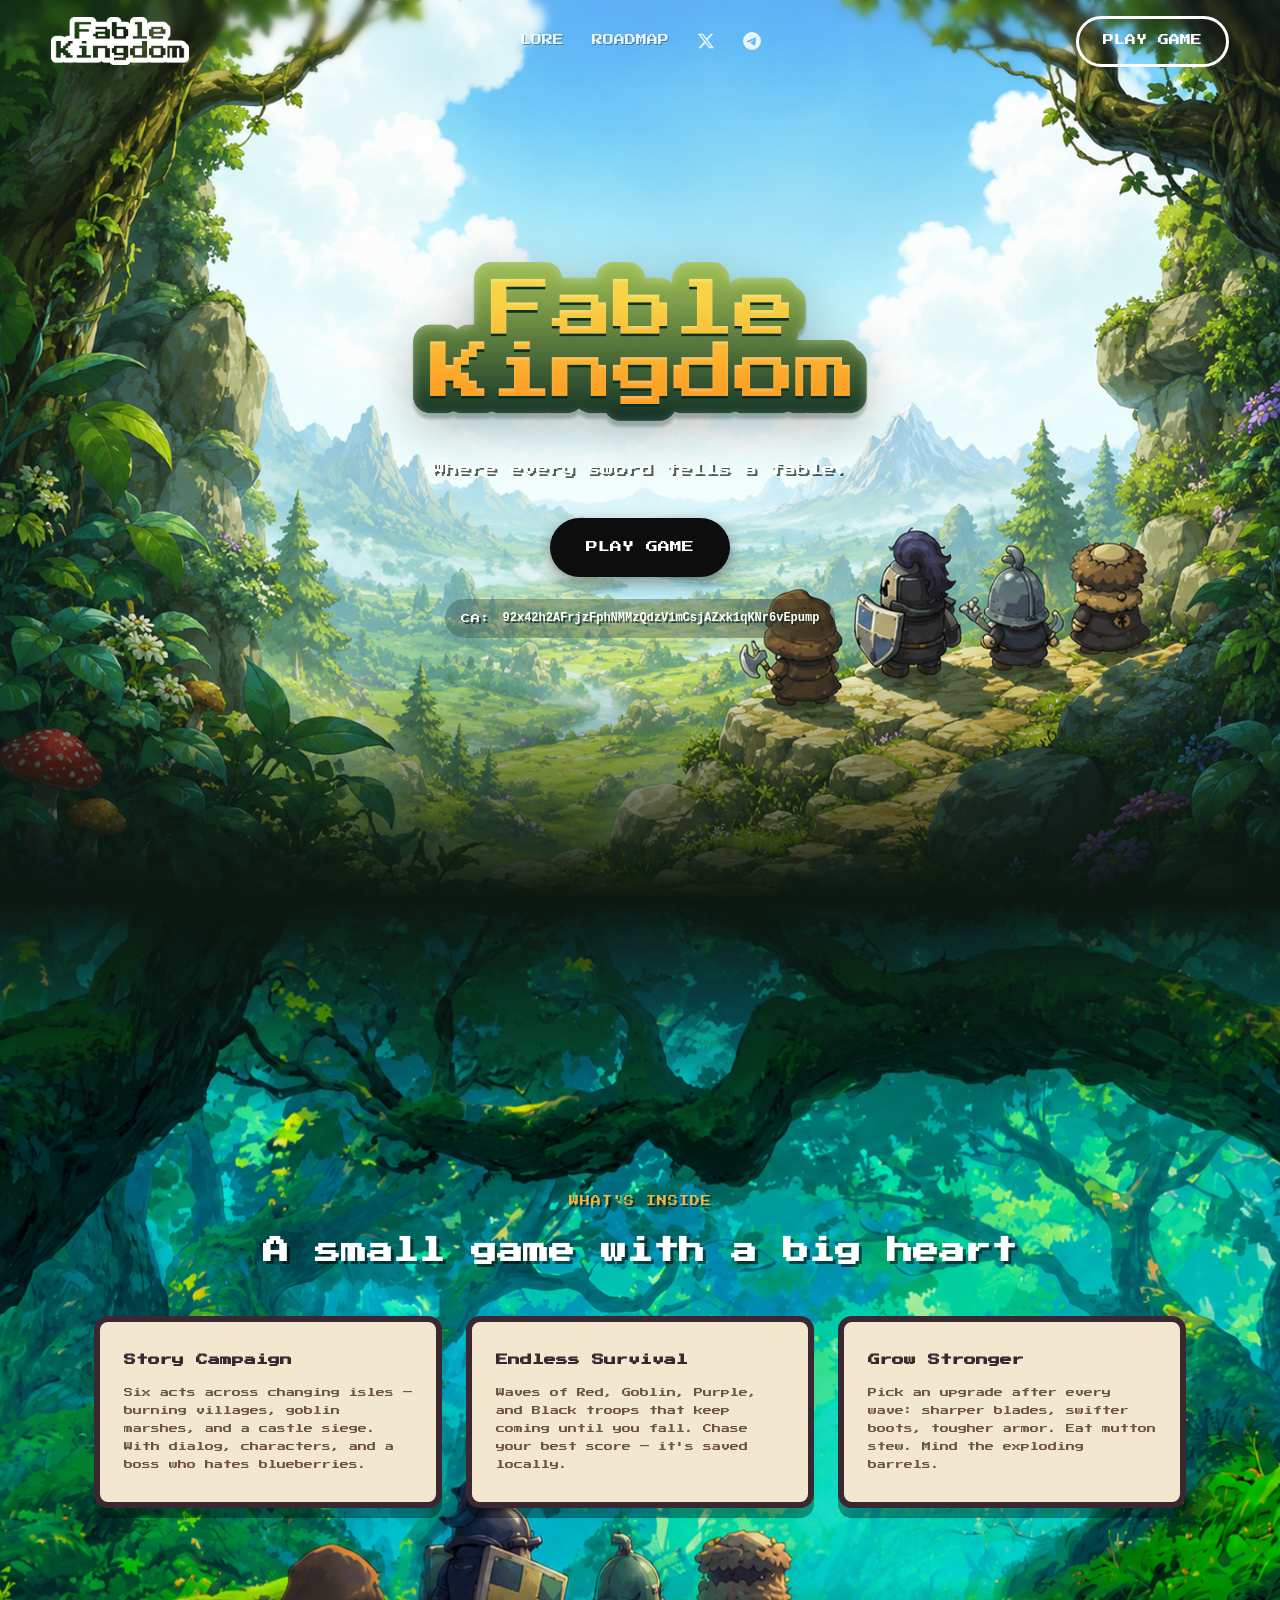
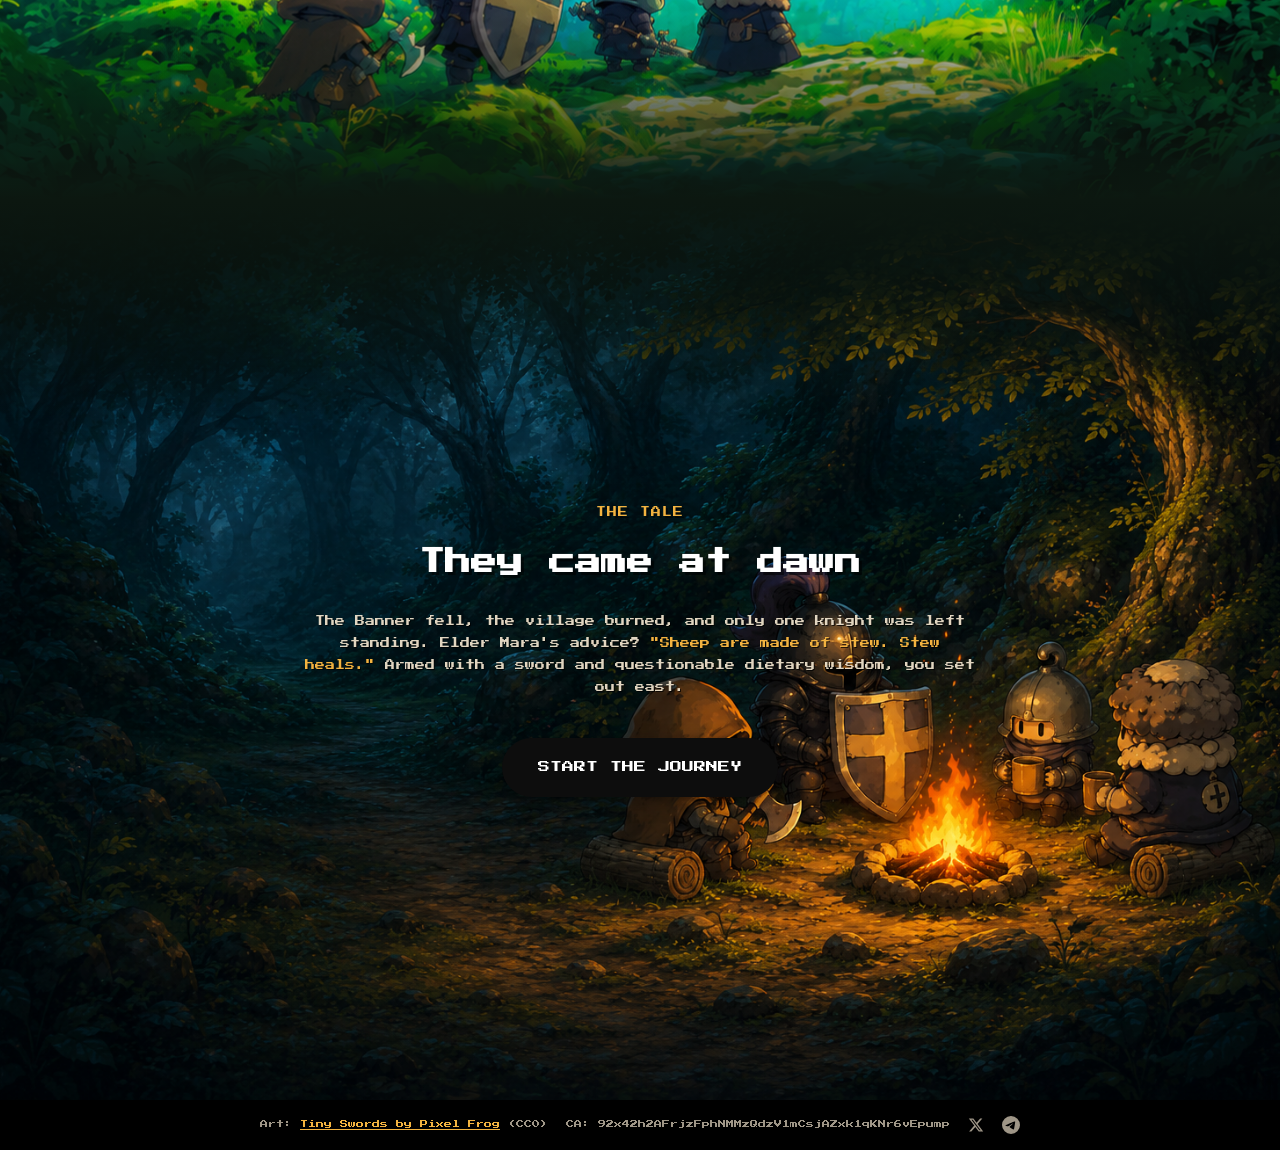
==== commit 5424da2a: "Set live $FADOM contract address across site Co-Authored-By: Claude Opus 4.8 <noreply@anthropic.com>" ====
--- a/game/index.html
+++ b/game/index.html
@@ -32,7 +32,7 @@
       <!-- To go live: set data-ca on #ca-address to the Solana mint address. -->
       <div class="hero-ca">
         <span class="hero-ca-label">CA:</span>
-        <code id="ca-address" class="hero-ca-value" data-ca="">coming soon</code>
+        <code id="ca-address" class="hero-ca-value" data-ca="92x42h2AFrjzFphNMMzQdzV1mCsjAZxk1qKNr6vEpump">92x42h2AFrjzFphNMMzQdzV1mCsjAZxk1qKNr6vEpump</code>
       </div>
     </div>
   </header>
@@ -76,7 +76,7 @@
 
   <footer class="footer">
     <p>Art: <a href="https://pixelfrog-assets.itch.io/tiny-swords" target="_blank" rel="noopener">Tiny Swords by Pixel Frog</a> (CC0)</p>
-    <p class="ca-line">CA: coming soon</p>
+    <p class="ca-line">CA: 92x42h2AFrjzFphNMMzQdzV1mCsjAZxk1qKNr6vEpump</p>
     <a class="x-link" href="https://x.com/fablekingdom_" target="_blank" rel="noopener" aria-label="Follow on X"><svg viewBox="0 0 24 24" width="16" height="16" fill="currentColor" aria-hidden="true"><path d="M18.244 2.25h3.308l-7.227 8.26 8.502 11.24H16.17l-5.214-6.817L4.99 21.75H1.68l7.73-8.835L1.254 2.25H8.08l4.713 6.231zm-1.161 17.52h1.833L7.084 4.126H5.117z"/></svg></a>
     <a class="tg-link" href="https://t.me/fable_kingdom" target="_blank" rel="noopener" aria-label="Join on Telegram"><svg viewBox="0 0 24 24" width="18" height="18" fill="currentColor" aria-hidden="true"><path d="M11.944 0A12 12 0 0 0 0 12a12 12 0 0 0 12 12 12 12 0 0 0 12-12A12 12 0 0 0 12 0a12 12 0 0 0-.056 0zm4.962 7.224c.1-.002.321.023.465.14a.506.506 0 0 1 .171.325c.016.093.036.306.02.472-.18 1.898-.962 6.502-1.36 8.627-.168.9-.499 1.201-.82 1.23-.696.065-1.225-.46-1.9-.902-1.056-.693-1.653-1.124-2.678-1.8-1.185-.78-.417-1.21.258-1.91.177-.184 3.247-2.977 3.307-3.23.007-.032.014-.15-.056-.212s-.174-.041-.249-.024c-.106.024-1.793 1.14-5.061 3.345-.48.33-.913.49-1.302.48-.428-.008-1.252-.241-1.865-.44-.752-.245-1.349-.374-1.297-.789.027-.216.325-.437.893-.663 3.498-1.524 5.83-2.529 6.998-3.014 3.332-1.386 4.025-1.627 4.476-1.635z"/></svg></a>
   </footer>
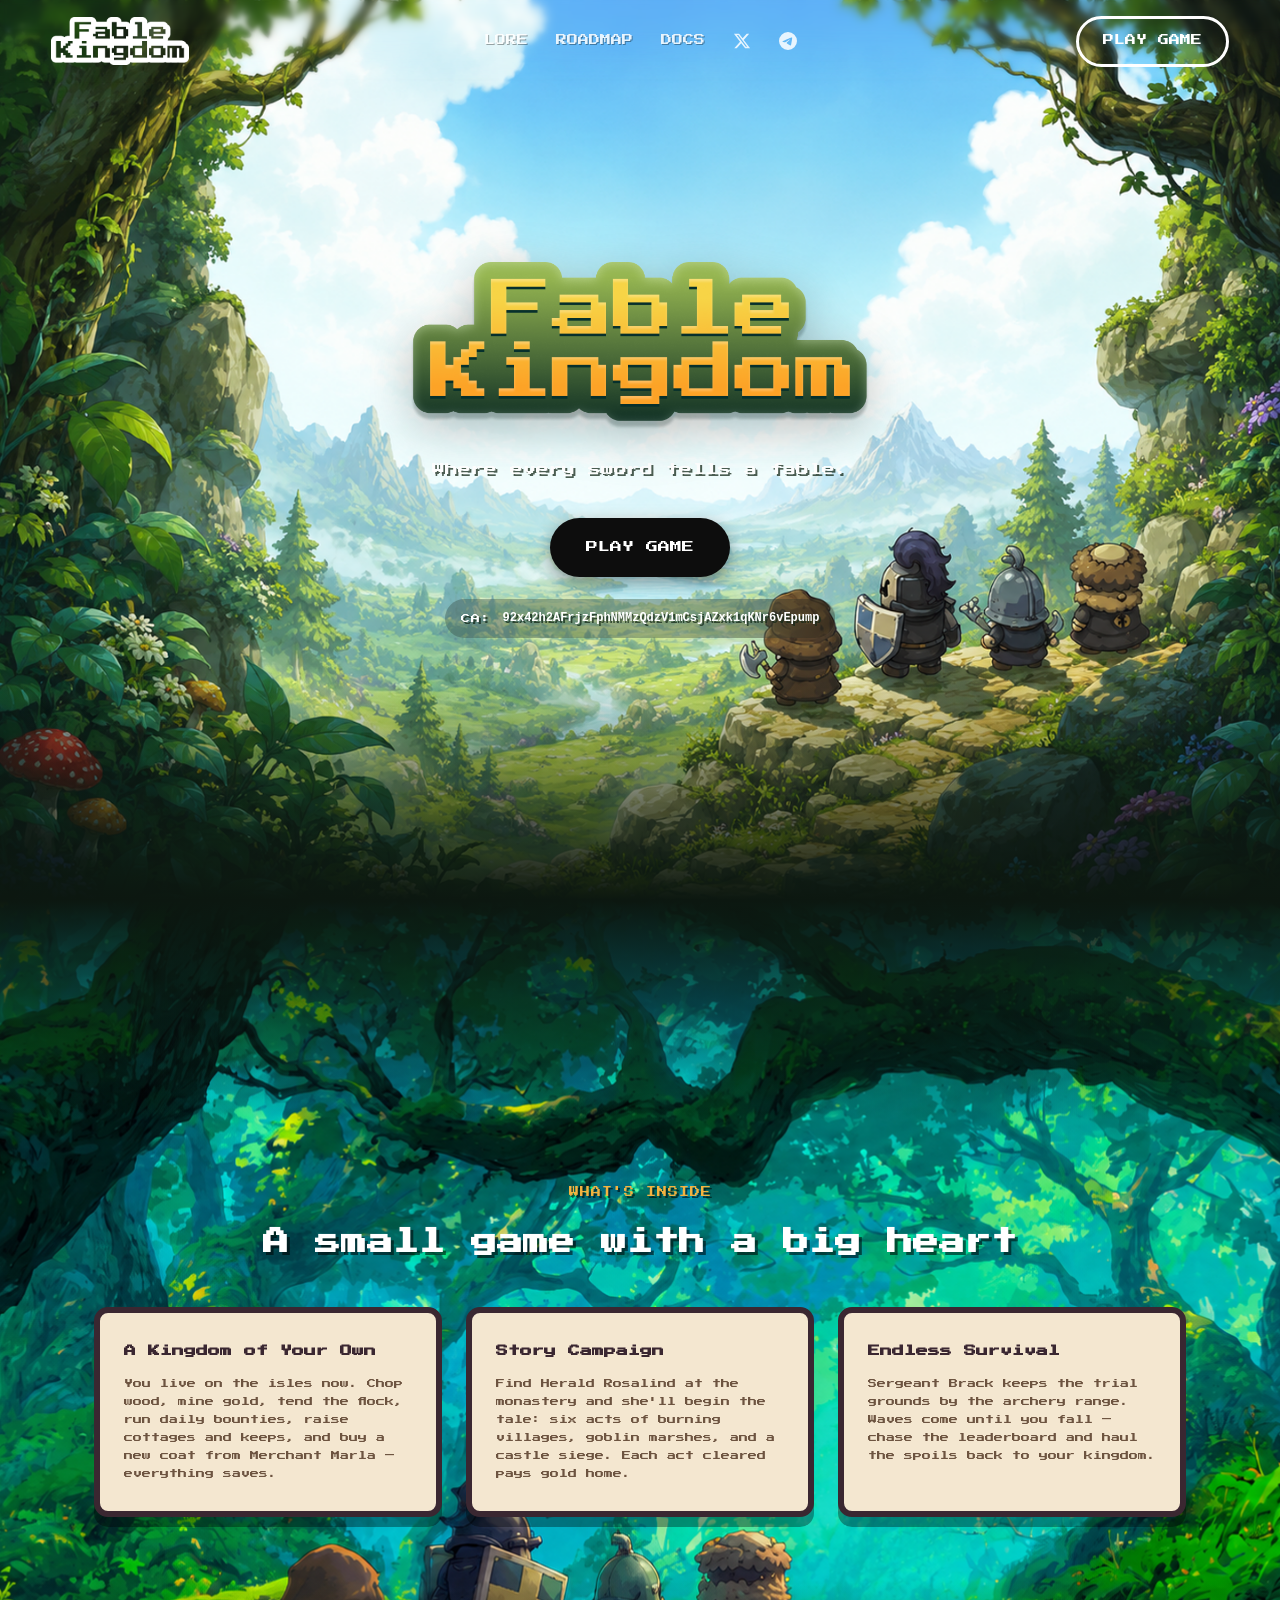
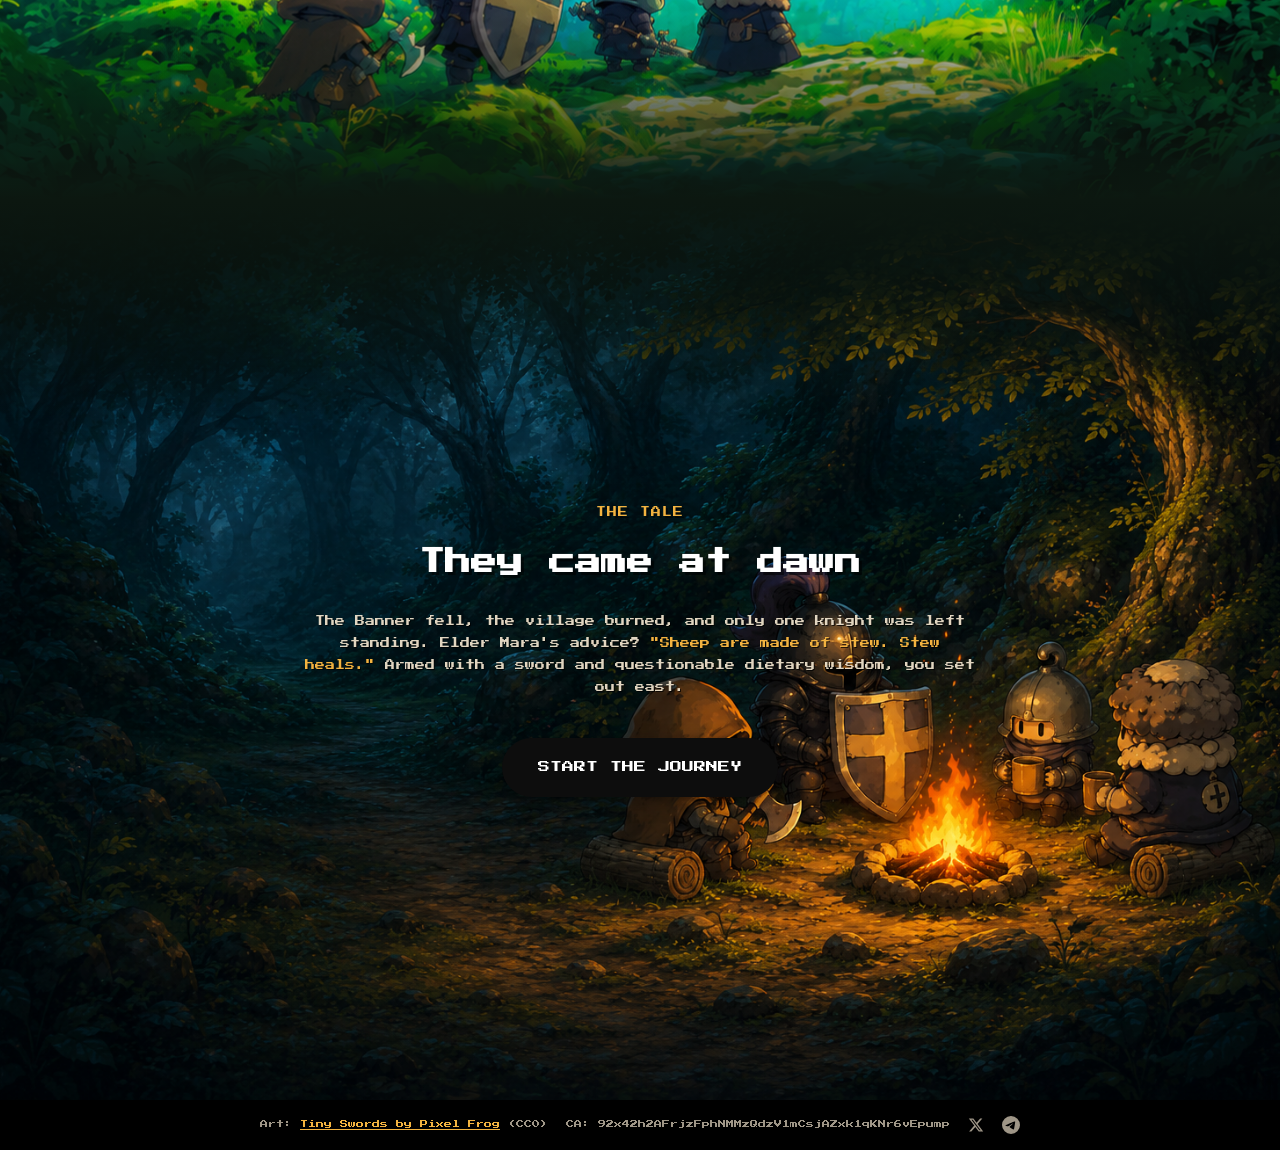
==== commit eb9a70f0: "Site: player handbook, hub-era landing copy, remove Homestead - New /docs page - 8-card player handb" ====
--- a/game/index.html
+++ b/game/index.html
@@ -18,6 +18,7 @@
     <div class="nav-links">
       <a class="nav-link" href="/lore">LORE</a>
       <a class="nav-link" href="/roadmap">ROADMAP</a>
+      <a class="nav-link" href="/docs">DOCS</a>
       <a class="nav-social" href="https://x.com/fablekingdom_" target="_blank" rel="noopener" aria-label="Follow on X"><svg viewBox="0 0 24 24" fill="currentColor" aria-hidden="true"><path d="M18.244 2.25h3.308l-7.227 8.26 8.502 11.24H16.17l-5.214-6.817L4.99 21.75H1.68l7.73-8.835L1.254 2.25H8.08l4.713 6.231zm-1.161 17.52h1.833L7.084 4.126H5.117z"/></svg></a>
       <a class="nav-social" href="https://t.me/fable_kingdom" target="_blank" rel="noopener" aria-label="Join on Telegram"><svg viewBox="0 0 24 24" fill="currentColor" aria-hidden="true"><path d="M11.944 0A12 12 0 0 0 0 12a12 12 0 0 0 12 12 12 12 0 0 0 12-12A12 12 0 0 0 12 0a12 12 0 0 0-.056 0zm4.962 7.224c.1-.002.321.023.465.14a.506.506 0 0 1 .171.325c.016.093.036.306.02.472-.18 1.898-.962 6.502-1.36 8.627-.168.9-.499 1.201-.82 1.23-.696.065-1.225-.46-1.9-.902-1.056-.693-1.653-1.124-2.678-1.8-1.185-.78-.417-1.21.258-1.91.177-.184 3.247-2.977 3.307-3.23.007-.032.014-.15-.056-.212s-.174-.041-.249-.024c-.106.024-1.793 1.14-5.061 3.345-.48.33-.913.49-1.302.48-.428-.008-1.252-.241-1.865-.44-.752-.245-1.349-.374-1.297-.789.027-.216.325-.437.893-.663 3.498-1.524 5.83-2.529 6.998-3.014 3.332-1.386 4.025-1.627 4.476-1.635z"/></svg></a>
     </div>
@@ -44,16 +45,16 @@
         <h2>A small game with a big heart</h2>
         <div class="card-grid">
           <article class="card">
+            <h3>A Kingdom of Your Own</h3>
+            <p>You live on the isles now. Chop wood, mine gold, tend the flock, run daily bounties, raise cottages and keeps, and buy a new coat from Merchant Marla — everything saves.</p>
+          </article>
+          <article class="card">
             <h3>Story Campaign</h3>
-            <p>Six acts across changing isles — burning villages, goblin marshes, and a castle siege. With dialog, characters, and a boss who hates blueberries.</p>
+            <p>Find Herald Rosalind at the monastery and she'll begin the tale: six acts of burning villages, goblin marshes, and a castle siege. Each act cleared pays gold home.</p>
           </article>
           <article class="card">
             <h3>Endless Survival</h3>
-            <p>Waves of Red, Goblin, Purple, and Black troops that keep coming until you fall. Chase your best score — it's saved locally.</p>
-          </article>
-          <article class="card">
-            <h3>Grow Stronger</h3>
-            <p>Pick an upgrade after every wave: sharper blades, swifter boots, tougher armor. Eat mutton stew. Mind the exploding barrels.</p>
+            <p>Sergeant Brack keeps the trial grounds by the archery range. Waves come until you fall — chase the leaderboard and haul the spoils back to your kingdom.</p>
           </article>
         </div>
       </div>
--- a/game/landing.css
+++ b/game/landing.css
@@ -752,6 +752,97 @@
   margin: 0 auto 36px;
 }
 
+/* ---------- Docs / player handbook ---------- */
+
+.docs-main {
+  background: var(--fade);
+  padding: 10px 0 30px;
+}
+
+.docs-wrap {
+  max-width: 880px;
+  margin: 0 auto;
+  padding: 0 24px;
+  display: grid;
+  gap: 26px;
+}
+
+/* Same chunky cream card language as the landing feature cards */
+.docs-card {
+  background: var(--cream);
+  border: 6px solid var(--wood);
+  border-radius: var(--radius);
+  box-shadow: 0 10px 0 rgba(0, 0, 0, 0.35);
+  padding: 30px 34px;
+}
+
+.docs-card h2 {
+  font-size: 14px;
+  color: var(--wood);
+  text-shadow: none;
+  margin-bottom: 18px;
+}
+
+.docs-card h2 .docs-num {
+  color: var(--gold);
+  text-shadow: 1px 1px 0 rgba(0, 0, 0, 0.3);
+  margin-right: 10px;
+}
+
+.docs-card p,
+.docs-card li {
+  font-size: 10px;
+  line-height: 2.2;
+  color: #6d5440;
+}
+
+.docs-card p + p,
+.docs-card ul + p,
+.docs-card p + ul { margin-top: 12px; }
+
+.docs-card ul { list-style: none; }
+
+.docs-card li {
+  padding-left: 20px;
+  position: relative;
+}
+
+.docs-card li::before {
+  content: '\00BB';
+  position: absolute;
+  left: 0;
+  color: var(--gold);
+}
+
+.docs-card strong { color: var(--wood); }
+
+.docs-card a { color: #8a5a3b; }
+
+/* Keyboard caps for the controls list */
+.key {
+  display: inline-block;
+  font-size: 9px;
+  line-height: 1;
+  background: var(--wood);
+  color: var(--cream);
+  border-radius: 6px;
+  padding: 5px 8px 6px;
+  margin: 0 2px;
+  box-shadow: 0 2px 0 rgba(0, 0, 0, 0.4);
+  white-space: nowrap;
+}
+
+.docs-cols {
+  display: grid;
+  grid-template-columns: 1fr 1fr;
+  gap: 4px 30px;
+}
+
+@media (max-width: 700px) {
+  .docs-cols { grid-template-columns: 1fr; }
+  .docs-card { padding: 24px 20px; }
+}
+
 /* ---------- Responsive ---------- */
 
 @media (max-width: 1040px) {
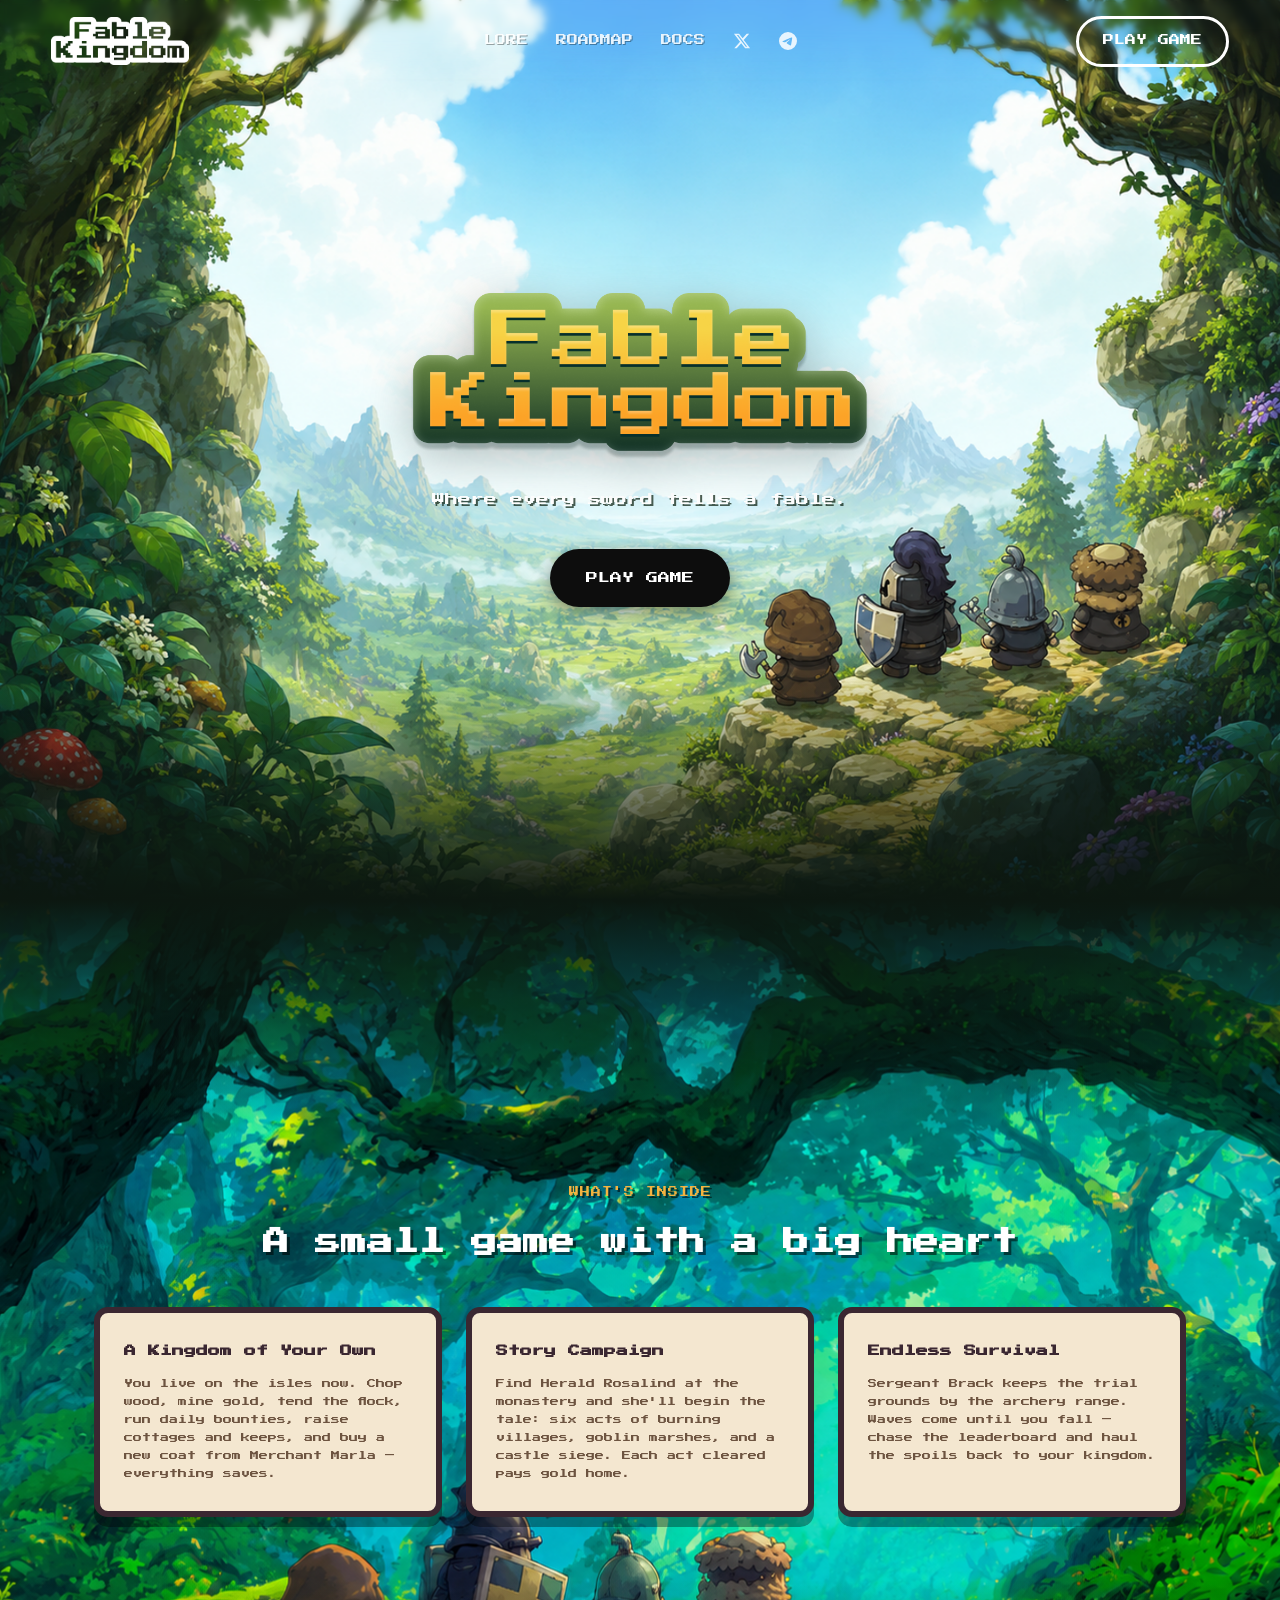
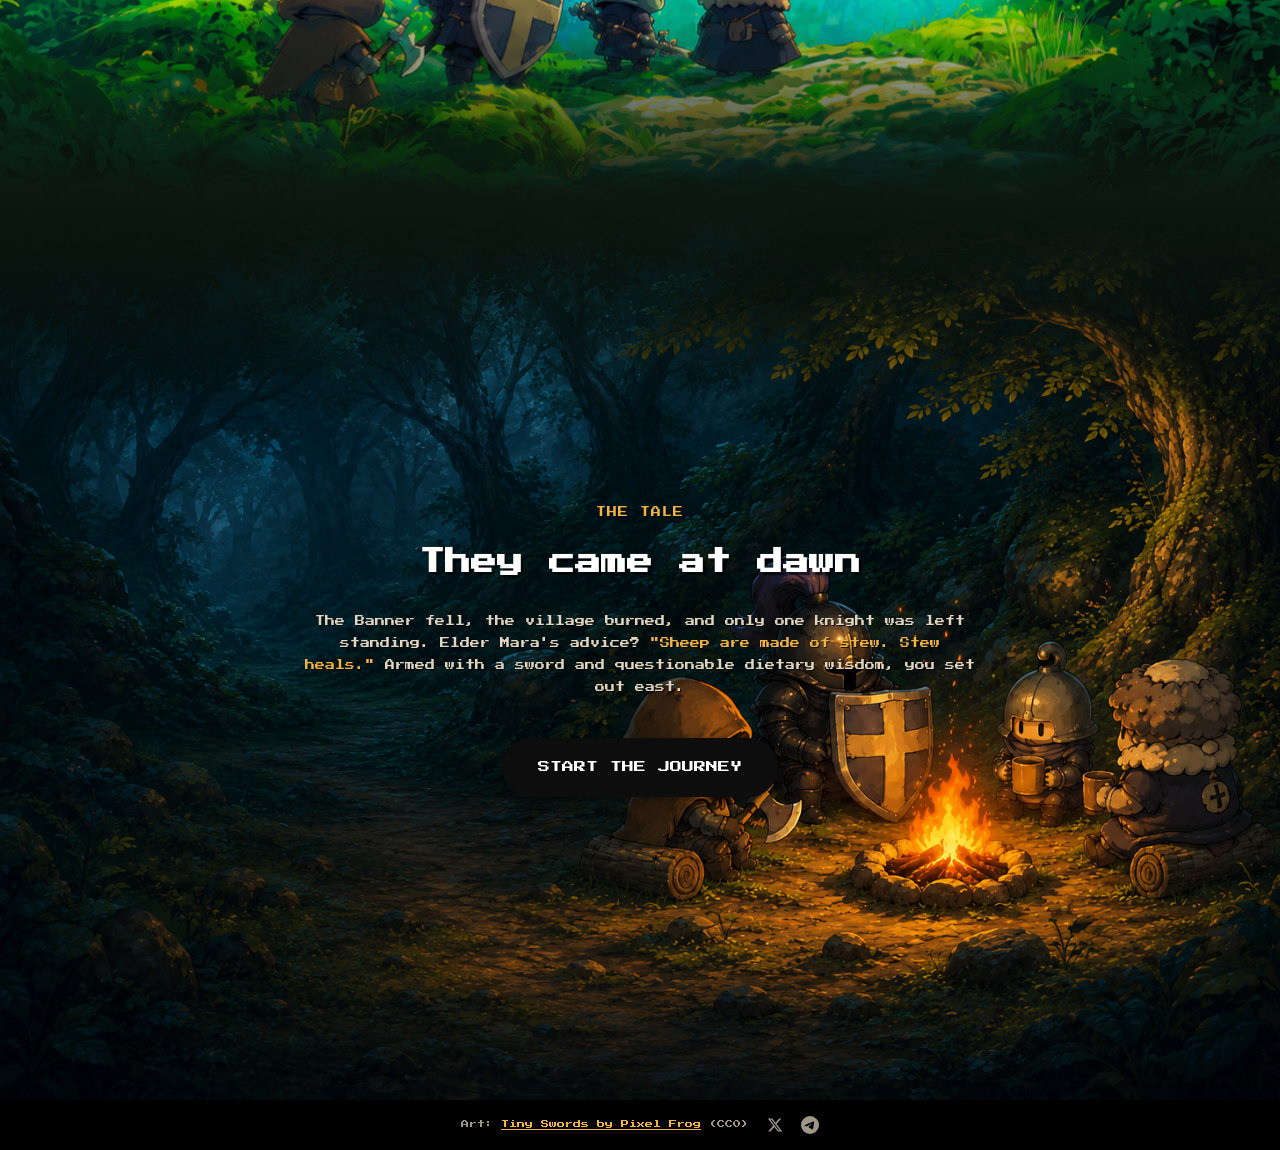
==== commit 9d171af0: "Scrub $FADOM/CA from player surfaces; GitBook-style docs redesign - Old Solana CA and ticker removed" ====
--- a/game/index.html
+++ b/game/index.html
@@ -30,11 +30,6 @@
       <img class="hero-logo" src="assets/landing/logo.png" alt="Fable Kingdom" />
       <p class="hero-tagline">Where every sword tells a fable.</p>
       <a class="btn-pill btn-big" href="/play">PLAY GAME</a>
-      <!-- To go live: set data-ca on #ca-address to the Solana mint address. -->
-      <div class="hero-ca">
-        <span class="hero-ca-label">CA:</span>
-        <code id="ca-address" class="hero-ca-value" data-ca="92x42h2AFrjzFphNMMzQdzV1mCsjAZxk1qKNr6vEpump">92x42h2AFrjzFphNMMzQdzV1mCsjAZxk1qKNr6vEpump</code>
-      </div>
     </div>
   </header>
 
@@ -77,32 +72,9 @@
 
   <footer class="footer">
     <p>Art: <a href="https://pixelfrog-assets.itch.io/tiny-swords" target="_blank" rel="noopener">Tiny Swords by Pixel Frog</a> (CC0)</p>
-    <p class="ca-line">CA: 92x42h2AFrjzFphNMMzQdzV1mCsjAZxk1qKNr6vEpump</p>
     <a class="x-link" href="https://x.com/fablekingdom_" target="_blank" rel="noopener" aria-label="Follow on X"><svg viewBox="0 0 24 24" width="16" height="16" fill="currentColor" aria-hidden="true"><path d="M18.244 2.25h3.308l-7.227 8.26 8.502 11.24H16.17l-5.214-6.817L4.99 21.75H1.68l7.73-8.835L1.254 2.25H8.08l4.713 6.231zm-1.161 17.52h1.833L7.084 4.126H5.117z"/></svg></a>
     <a class="tg-link" href="https://t.me/fable_kingdom" target="_blank" rel="noopener" aria-label="Join on Telegram"><svg viewBox="0 0 24 24" width="18" height="18" fill="currentColor" aria-hidden="true"><path d="M11.944 0A12 12 0 0 0 0 12a12 12 0 0 0 12 12 12 12 0 0 0 12-12A12 12 0 0 0 12 0a12 12 0 0 0-.056 0zm4.962 7.224c.1-.002.321.023.465.14a.506.506 0 0 1 .171.325c.016.093.036.306.02.472-.18 1.898-.962 6.502-1.36 8.627-.168.9-.499 1.201-.82 1.23-.696.065-1.225-.46-1.9-.902-1.056-.693-1.653-1.124-2.678-1.8-1.185-.78-.417-1.21.258-1.91.177-.184 3.247-2.977 3.307-3.23.007-.032.014-.15-.056-.212s-.174-.041-.249-.024c-.106.024-1.793 1.14-5.061 3.345-.48.33-.913.49-1.302.48-.428-.008-1.252-.241-1.865-.44-.752-.245-1.349-.374-1.297-.789.027-.216.325-.437.893-.663 3.498-1.524 5.83-2.529 6.998-3.014 3.332-1.386 4.025-1.627 4.476-1.635z"/></svg></a>
   </footer>
 
-  <script>
-    // Hero contract-address chip: stays "coming soon" until data-ca is filled.
-    // To launch the token, set data-ca on #ca-address to the Solana mint address.
-    // Once live, clicking the address copies it to the clipboard.
-    (function () {
-      var el = document.getElementById('ca-address');
-      if (!el) return;
-      var ca = (el.getAttribute('data-ca') || '').trim();
-      if (!ca) return;
-
-      el.textContent = ca;
-      el.classList.add('is-live');
-      el.title = 'Click to copy';
-      el.addEventListener('click', function () {
-        navigator.clipboard.writeText(ca).then(function () {
-          var prev = el.textContent;
-          el.textContent = 'COPIED';
-          setTimeout(function () { el.textContent = prev; }, 1200);
-        });
-      });
-    })();
-  </script>
 </body>
 </html>
--- a/game/landing.css
+++ b/game/landing.css
@@ -242,38 +242,6 @@
   margin-bottom: 36px;
 }
 
-/* Glassy contract-address chip under the PLAY button */
-.hero-ca {
-  display: inline-flex;
-  align-items: center;
-  gap: 12px;
-  margin-top: 22px;
-  padding: 8px 16px;
-  border-radius: 999px;
-  background: rgb(0 0 0 / 23%);
-  backdrop-filter: blur(41px);
-  -webkit-backdrop-filter: blur(41px);
-}
-
-.hero-ca-label {
-  font-family: var(--font-pixel);
-  font-size: 9px;
-  letter-spacing: 1px;
-  color: #fff;
-  text-shadow: 2px 2px 0 rgba(20, 40, 24, 0.75);
-}
-
-.hero-ca-value {
-  font-family: 'Courier New', monospace;
-  font-size: 12px;
-  font-weight: bold;
-  color: #fff;
-  text-shadow: 2px 2px 0 rgba(20, 40, 24, 0.75);
-  word-break: break-all;
-}
-
-.hero-ca-value.is-live { cursor: pointer; }
-
 /* ---------- Features ---------- */
 
 .features {
@@ -356,8 +324,6 @@
 
 .footer .x-link:hover,
 .footer .tg-link:hover { color: #fff; }
-
-.footer .ca-line { color: rgba(244, 231, 208, 0.65); }
 
 /* ---------- Lore page ---------- */
 
@@ -752,97 +718,6 @@
   margin: 0 auto 36px;
 }
 
-/* ---------- Docs / player handbook ---------- */
-
-.docs-main {
-  background: var(--fade);
-  padding: 10px 0 30px;
-}
-
-.docs-wrap {
-  max-width: 880px;
-  margin: 0 auto;
-  padding: 0 24px;
-  display: grid;
-  gap: 26px;
-}
-
-/* Same chunky cream card language as the landing feature cards */
-.docs-card {
-  background: var(--cream);
-  border: 6px solid var(--wood);
-  border-radius: var(--radius);
-  box-shadow: 0 10px 0 rgba(0, 0, 0, 0.35);
-  padding: 30px 34px;
-}
-
-.docs-card h2 {
-  font-size: 14px;
-  color: var(--wood);
-  text-shadow: none;
-  margin-bottom: 18px;
-}
-
-.docs-card h2 .docs-num {
-  color: var(--gold);
-  text-shadow: 1px 1px 0 rgba(0, 0, 0, 0.3);
-  margin-right: 10px;
-}
-
-.docs-card p,
-.docs-card li {
-  font-size: 10px;
-  line-height: 2.2;
-  color: #6d5440;
-}
-
-.docs-card p + p,
-.docs-card ul + p,
-.docs-card p + ul { margin-top: 12px; }
-
-.docs-card ul { list-style: none; }
-
-.docs-card li {
-  padding-left: 20px;
-  position: relative;
-}
-
-.docs-card li::before {
-  content: '\00BB';
-  position: absolute;
-  left: 0;
-  color: var(--gold);
-}
-
-.docs-card strong { color: var(--wood); }
-
-.docs-card a { color: #8a5a3b; }
-
-/* Keyboard caps for the controls list */
-.key {
-  display: inline-block;
-  font-size: 9px;
-  line-height: 1;
-  background: var(--wood);
-  color: var(--cream);
-  border-radius: 6px;
-  padding: 5px 8px 6px;
-  margin: 0 2px;
-  box-shadow: 0 2px 0 rgba(0, 0, 0, 0.4);
-  white-space: nowrap;
-}
-
-.docs-cols {
-  display: grid;
-  grid-template-columns: 1fr 1fr;
-  gap: 4px 30px;
-}
-
-@media (max-width: 700px) {
-  .docs-cols { grid-template-columns: 1fr; }
-  .docs-card { padding: 24px 20px; }
-}
-
 /* ---------- Responsive ---------- */
 
 @media (max-width: 1040px) {
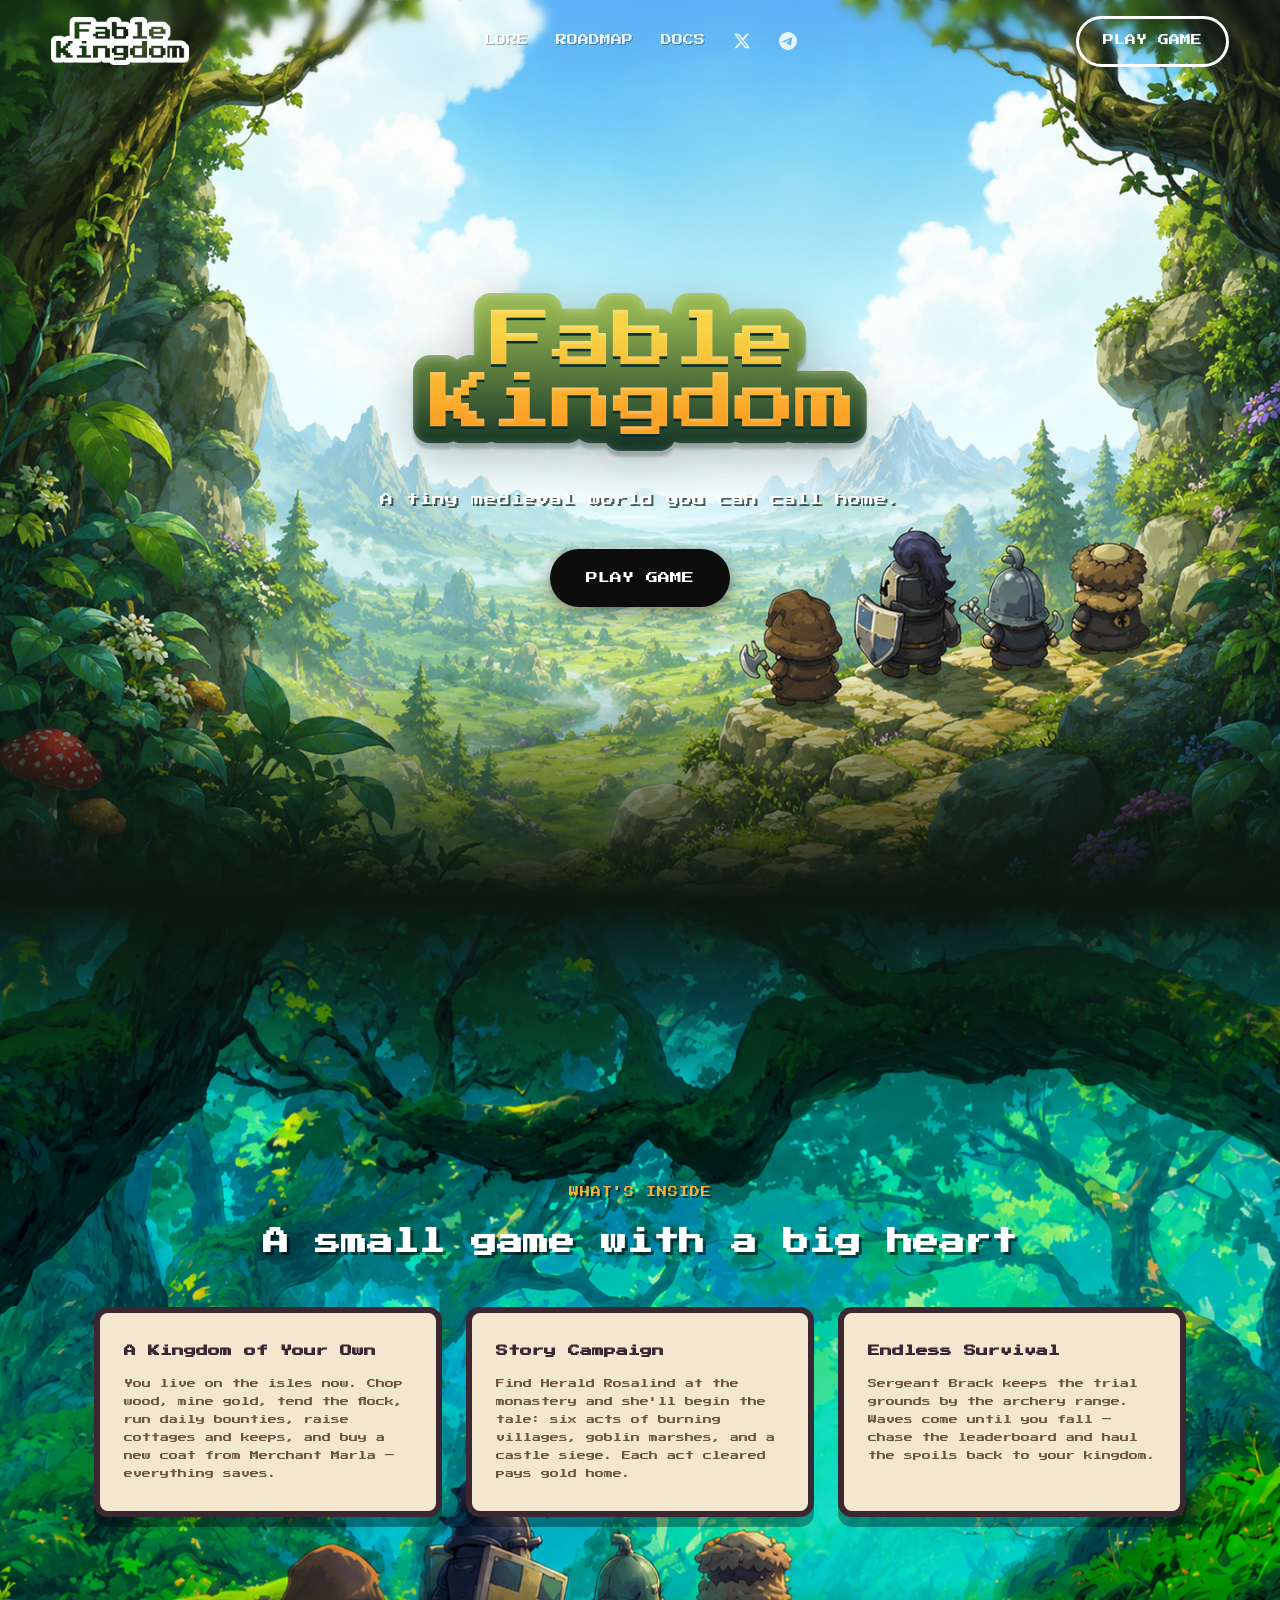
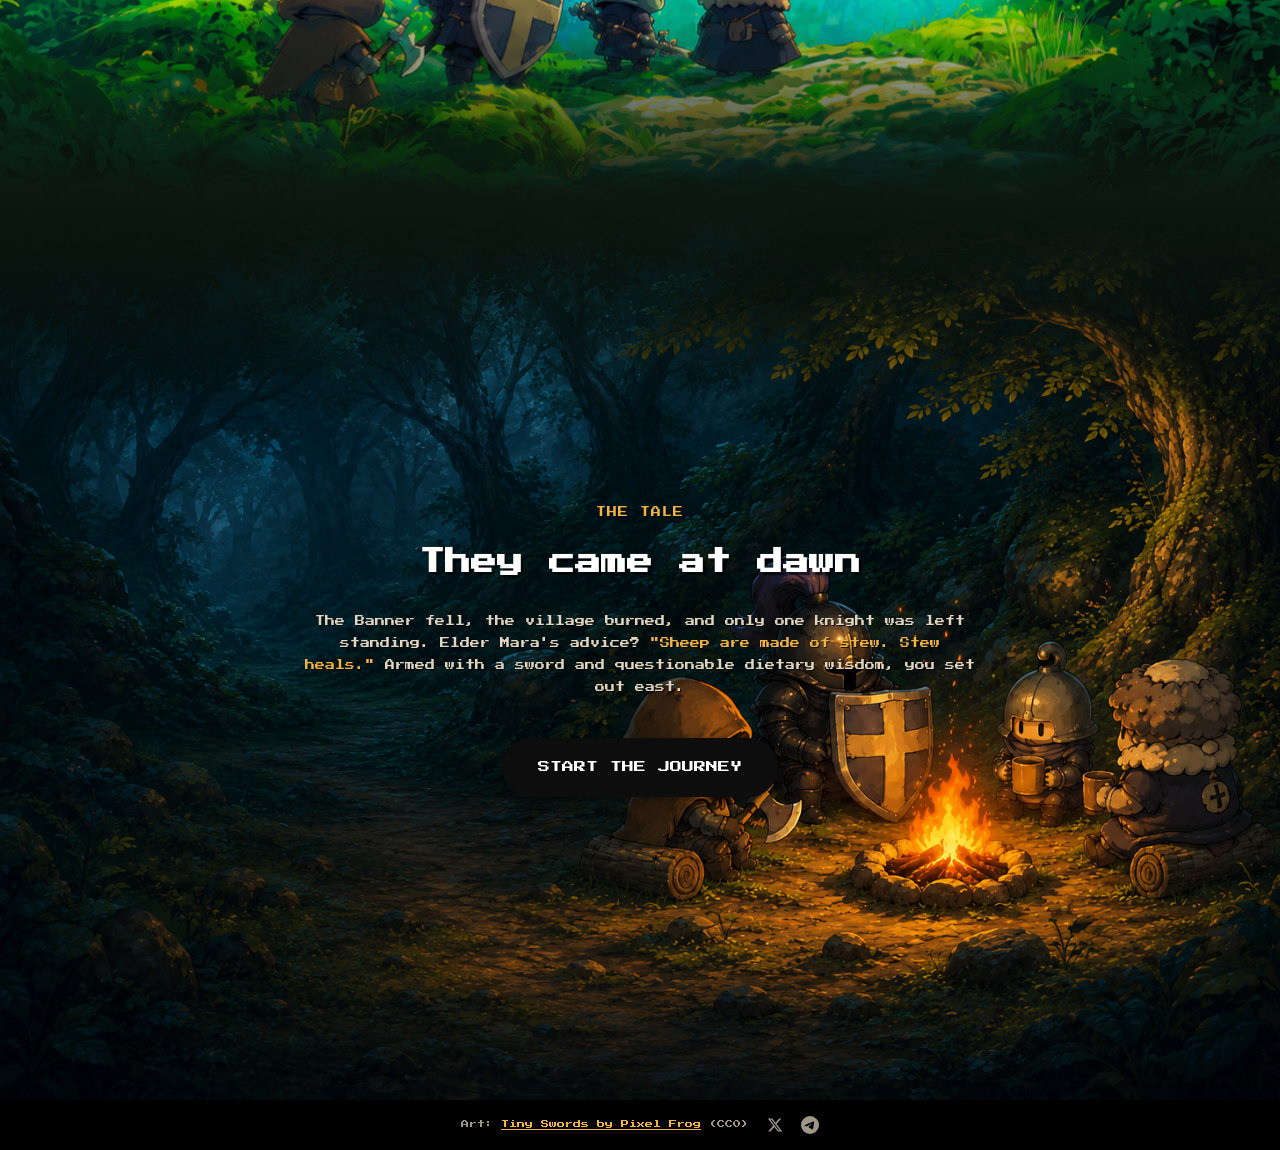
==== commit 2dc85502: "Rebrand: Fable Kingdom -> HoodHaven - All player-visible text renamed across index/play/lore/roadmap" ====
--- a/game/index.html
+++ b/game/index.html
@@ -4,8 +4,8 @@
   <meta charset="UTF-8" />
   <meta name="viewport" content="width=device-width, initial-scale=1.0" />
   <link rel="icon" type="image/png" href="/favicon.png" />
-  <title>Fable Kingdom — A tiny medieval world</title>
-  <meta name="description" content="Fable Kingdom is a tiny medieval world you can play free — built in the open, fueled by its community." />
+  <title>HoodHaven — A tiny medieval world</title>
+  <meta name="description" content="HoodHaven is a tiny medieval world you can play free — built in the open, fueled by its community." />
   <link rel="preconnect" href="https://fonts.googleapis.com" />
   <link href="https://fonts.googleapis.com/css2?family=Press+Start+2P&display=swap" rel="stylesheet" />
   <link rel="stylesheet" href="landing.css" />
@@ -13,7 +13,7 @@
 <body>
   <nav class="nav">
     <a href="/" class="nav-logo">
-      <img src="assets/landing/logo_white.png" alt="Fable Kingdom" />
+      <img src="assets/landing/logo_white.png" alt="HoodHaven" />
     </a>
     <div class="nav-links">
       <a class="nav-link" href="/lore">LORE</a>
@@ -27,8 +27,8 @@
 
   <header class="hero-full">
     <div class="hero-center">
-      <img class="hero-logo" src="assets/landing/logo.png" alt="Fable Kingdom" />
-      <p class="hero-tagline">Where every sword tells a fable.</p>
+      <img class="hero-logo" src="assets/landing/logo.png" alt="HoodHaven" />
+      <p class="hero-tagline">A tiny medieval world you can call home.</p>
       <a class="btn-pill btn-big" href="/play">PLAY GAME</a>
     </div>
   </header>
